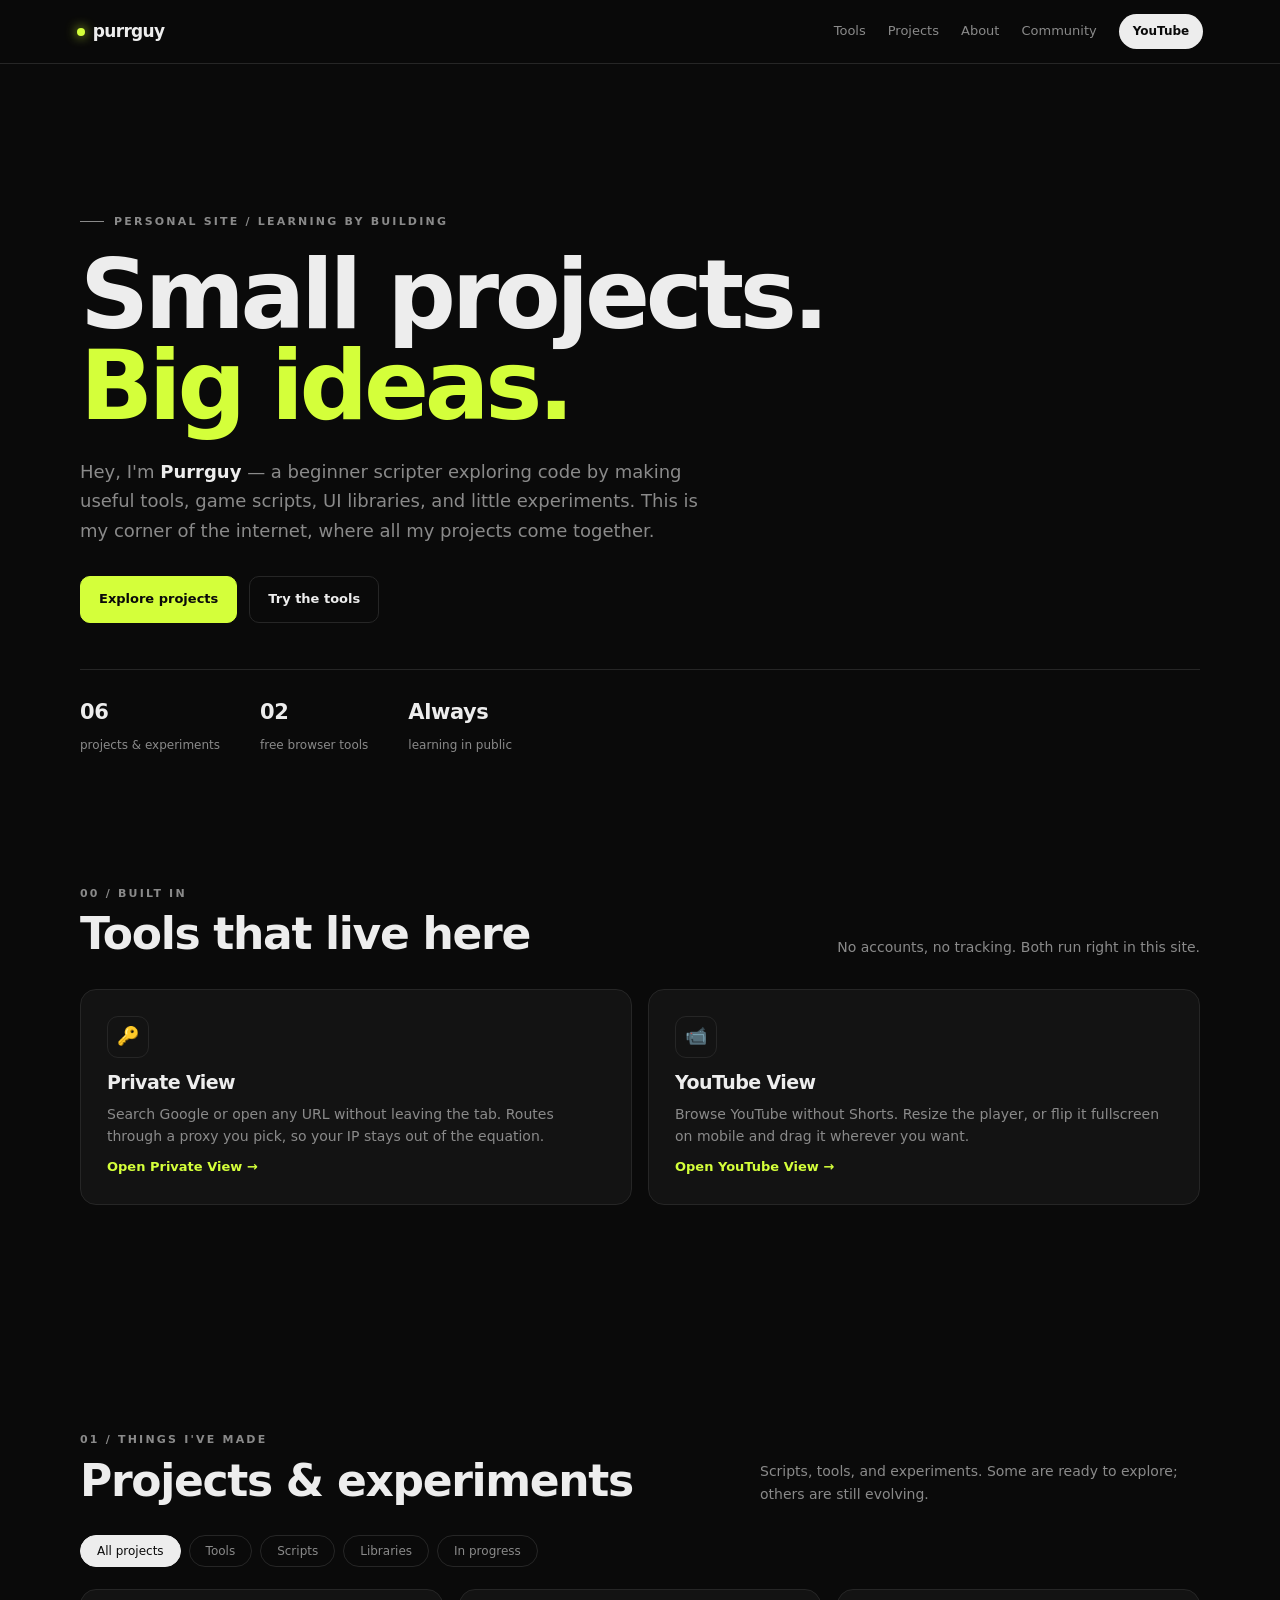
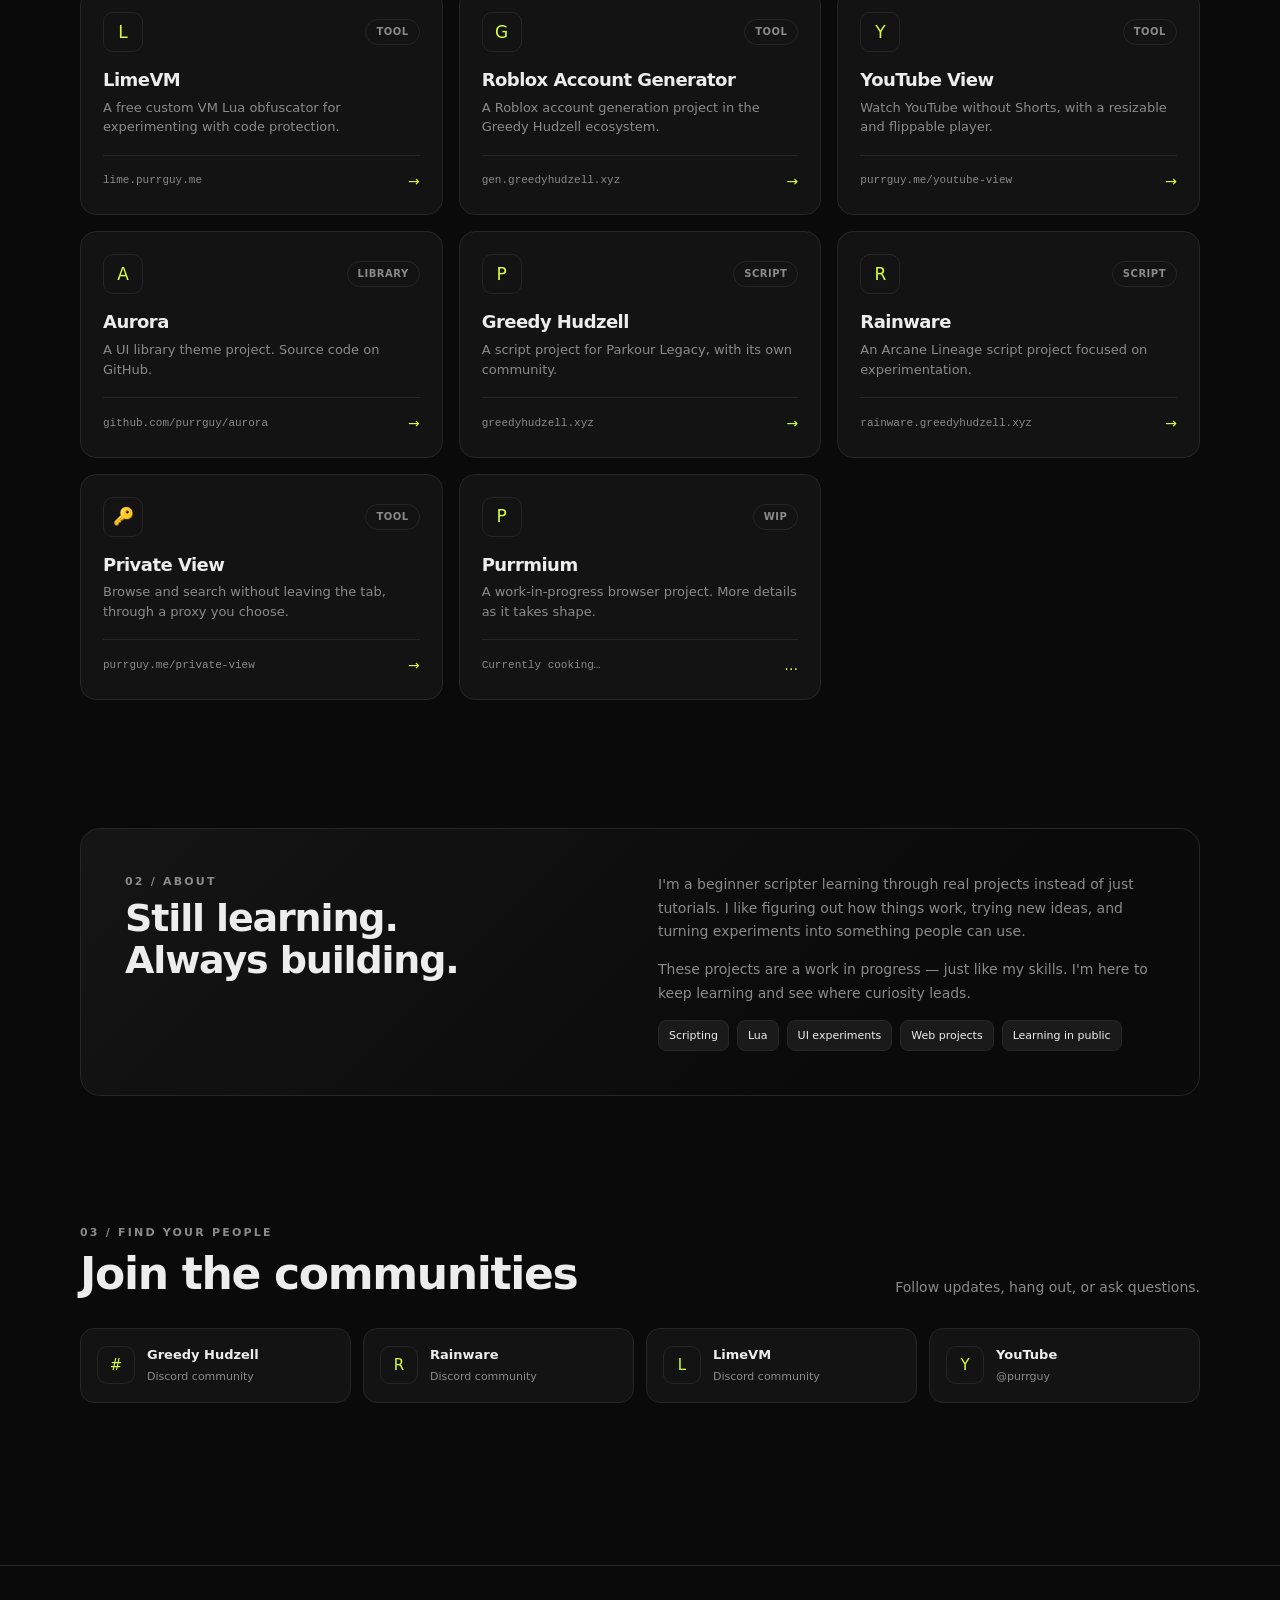
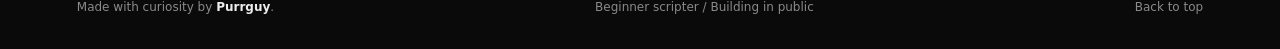
==== index.html @ 5958ed16 "Merge portfolio back with tools, dark theme, mobile flip fullscreen, SEO meta" ====
<!DOCTYPE html>
<html lang="en">
<head>
  <meta charset="UTF-8">
  <meta name="viewport" content="width=device-width, initial-scale=1.0">
  <meta name="theme-color" content="#0a0a0a">

  <title>Purrguy — projects, tools &amp; experiments</title>
  <meta name="description" content="Purrguy is a beginner scripter building in public: LimeVM, Greedy Hudzell, Rainware, Aurora and free browser tools — Private View and YouTube View without the Shorts algorithm.">
  <meta name="keywords" content="purrguy, LimeVM, Greedy Hudzell, Rainware, Aurora, Roblox scripts, Lua obfuscator, private browser, YouTube without shorts">
  <meta name="author" content="Purrguy">
  <meta name="robots" content="index, follow, max-image-preview:large">
  <link rel="canonical" href="https://purrguy.me/">

  <meta property="og:type" content="website">
  <meta property="og:site_name" content="Purrguy">
  <meta property="og:title" content="Purrguy — projects, tools &amp; experiments">
  <meta property="og:description" content="Small projects, big ideas. Scripts, tools and experiments by Purrguy — plus a private browser and a YouTube viewer without Shorts.">
  <meta property="og:url" content="https://purrguy.me/">
  <meta property="og:locale" content="en_US">

  <meta name="twitter:card" content="summary_large_image">
  <meta name="twitter:title" content="Purrguy — projects, tools &amp; experiments">
  <meta name="twitter:description" content="Small projects, big ideas. Scripts, tools and experiments by Purrguy.">

  <!-- Google AdSense -->
  <meta name="google-adsense-account" content="ca-pub-9293377477425523">
  <script async src="https://pagead2.googlesyndication.com/pagead/js/adsbygoogle.js?client=ca-pub-9293377477425523" crossorigin="anonymous"></script>

  <link rel="stylesheet" href="/css/style.css">
  <link rel="stylesheet" href="/css/home.css">

  <script type="application/ld+json">
  {
    "@context": "https://schema.org",
    "@graph": [
      {
        "@type": "WebSite",
        "@id": "https://purrguy.me/#website",
        "url": "https://purrguy.me/",
        "name": "Purrguy",
        "alternateName": ["purrguy.me", "Purrguy's corner of the internet"],
        "description": "Projects, tools and experiments by Purrguy — a beginner scripter building in public.",
        "inLanguage": "en",
        "publisher": { "@id": "https://purrguy.me/#person" }
      },
      {
        "@type": "Person",
        "@id": "https://purrguy.me/#person",
        "name": "Purrguy",
        "url": "https://purrguy.me/",
        "jobTitle": "Beginner scripter",
        "description": "Beginner scripter learning in public: Lua, UI experiments and web projects.",
        "sameAs": [
          "https://github.com/purrguy",
          "https://youtube.com/@purrguy"
        ]
      },
      {
        "@type": "ItemList",
        "name": "Purrguy projects",
        "itemListElement": [
          { "@type": "ListItem", "position": 1, "name": "LimeVM", "url": "https://lime.purrguy.me" },
          { "@type": "ListItem", "position": 2, "name": "Greedy Hudzell", "url": "https://greedyhudzell.xyz" },
          { "@type": "ListItem", "position": 3, "name": "Rainware", "url": "https://rainware.greedyhudzell.xyz" },
          { "@type": "ListItem", "position": 4, "name": "Purrguy Private View", "url": "https://purrguy.me/private-view" },
          { "@type": "ListItem", "position": 5, "name": "Purrguy YouTube View", "url": "https://purrguy.me/youtube-view" }
        ]
      }
    ]
  }
  </script>
</head>
<body id="top">

  <a href="#main" class="skip-link">Skip to content</a>

  <header class="shell-nav">
    <a class="shell-brand" href="/"><span class="dot"></span>purrguy</a>
    <nav class="shell-links">
      <a href="#tools">Tools</a>
      <a href="#projects">Projects</a>
      <a class="hide-sm" href="#about">About</a>
      <a href="#community">Community</a>
      <a class="pill" href="https://youtube.com/@purrguy" target="_blank" rel="noopener">YouTube</a>
    </nav>
  </header>

  <main id="main">

    <!-- ---------- Hero ---------- -->
    <section class="hero wrap">
      <span class="eyebrow">Personal site / Learning by building</span>
      <h1>Small projects.<br><span class="accent">Big ideas.</span></h1>
      <p class="intro">
        Hey, I'm <strong>Purrguy</strong> — a beginner scripter exploring code by making useful tools,
        game scripts, UI libraries, and little experiments. This is my corner of the internet, where
        all my projects come together.
      </p>
      <div class="actions">
        <a class="btn btn-primary" href="#projects">Explore projects</a>
        <a class="btn" href="#tools">Try the tools</a>
      </div>
      <div class="stats">
        <div class="stat"><strong>06</strong><span>projects &amp; experiments</span></div>
        <div class="stat"><strong>02</strong><span>free browser tools</span></div>
        <div class="stat"><strong>Always</strong><span>learning in public</span></div>
      </div>
    </section>

    <!-- ---------- Tools ---------- -->
    <section id="tools" class="section wrap">
      <div class="head">
        <div>
          <div class="kicker">00 / Built in</div>
          <h2>Tools that live here</h2>
        </div>
        <p class="desc">No accounts, no tracking. Both run right in this site.</p>
      </div>

      <div class="tools-grid">
        <a class="tool" href="/private-view">
          <span class="glyph">&#128273;</span>
          <h3>Private View</h3>
          <p>Search Google or open any URL without leaving the tab. Routes through a proxy you pick, so your IP stays out of the equation.</p>
          <span class="go">Open Private View &rarr;</span>
        </a>
        <a class="tool" href="/youtube-view">
          <span class="glyph">&#128249;</span>
          <h3>YouTube View</h3>
          <p>Browse YouTube without Shorts. Resize the player, or flip it fullscreen on mobile and drag it wherever you want.</p>
          <span class="go">Open YouTube View &rarr;</span>
        </a>
      </div>

      <div class="ad-slot">
        <!-- Paste your AdSense ad unit here (add data-ad-slot once created) -->
        <ins class="adsbygoogle" style="display:block;width:100%" data-ad-client="ca-pub-9293377477425523" data-ad-format="auto" data-full-width-responsive="true"></ins>
      </div>
    </section>

    <!-- ---------- Projects ---------- -->
    <section id="projects" class="section wrap">
      <div class="head">
        <div>
          <div class="kicker">01 / Things I've made</div>
          <h2>Projects &amp; experiments</h2>
        </div>
        <p class="desc">Scripts, tools, and experiments. Some are ready to explore; others are still evolving.</p>
      </div>

      <div class="filters">
        <button class="filter active" data-filter="all" type="button">All projects</button>
        <button class="filter" data-filter="tool" type="button">Tools</button>
        <button class="filter" data-filter="script" type="button">Scripts</button>
        <button class="filter" data-filter="library" type="button">Libraries</button>
        <button class="filter" data-filter="wip" type="button">In progress</button>
      </div>

      <div class="grid">
        <a class="project" data-category="tool" href="https://lime.purrguy.me" target="_blank" rel="noopener">
          <div class="ptop"><span class="glyph">L</span><span class="tag">TOOL</span></div>
          <h3>LimeVM</h3>
          <p>A free custom VM Lua obfuscator for experimenting with code protection.</p>
          <div class="pfoot"><span class="url">lime.purrguy.me</span><span class="arrow">&rarr;</span></div>
        </a>

        <a class="project" data-category="tool" href="https://gen.greedyhudzell.xyz" target="_blank" rel="noopener">
          <div class="ptop"><span class="glyph">G</span><span class="tag">TOOL</span></div>
          <h3>Roblox Account Generator</h3>
          <p>A Roblox account generation project in the Greedy Hudzell ecosystem.</p>
          <div class="pfoot"><span class="url">gen.greedyhudzell.xyz</span><span class="arrow">&rarr;</span></div>
        </a>

        <a class="project" data-category="tool" href="/youtube-view">
          <div class="ptop"><span class="glyph">Y</span><span class="tag">TOOL</span></div>
          <h3>YouTube View</h3>
          <p>Watch YouTube without Shorts, with a resizable and flippable player.</p>
          <div class="pfoot"><span class="url">purrguy.me/youtube-view</span><span class="arrow">&rarr;</span></div>
        </a>

        <a class="project" data-category="library" href="https://github.com/purrguy/aurora" target="_blank" rel="noopener">
          <div class="ptop"><span class="glyph">A</span><span class="tag">LIBRARY</span></div>
          <h3>Aurora</h3>
          <p>A UI library theme project. Source code on GitHub.</p>
          <div class="pfoot"><span class="url">github.com/purrguy/aurora</span><span class="arrow">&rarr;</span></div>
        </a>

        <a class="project" data-category="script" href="https://greedyhudzell.xyz" target="_blank" rel="noopener">
          <div class="ptop"><span class="glyph">P</span><span class="tag">SCRIPT</span></div>
          <h3>Greedy Hudzell</h3>
          <p>A script project for Parkour Legacy, with its own community.</p>
          <div class="pfoot"><span class="url">greedyhudzell.xyz</span><span class="arrow">&rarr;</span></div>
        </a>

        <a class="project" data-category="script" href="https://rainware.greedyhudzell.xyz" target="_blank" rel="noopener">
          <div class="ptop"><span class="glyph">R</span><span class="tag">SCRIPT</span></div>
          <h3>Rainware</h3>
          <p>An Arcane Lineage script project focused on experimentation.</p>
          <div class="pfoot"><span class="url">rainware.greedyhudzell.xyz</span><span class="arrow">&rarr;</span></div>
        </a>

        <a class="project" data-category="tool" href="/private-view">
          <div class="ptop"><span class="glyph">&#128273;</span><span class="tag">TOOL</span></div>
          <h3>Private View</h3>
          <p>Browse and search without leaving the tab, through a proxy you choose.</p>
          <div class="pfoot"><span class="url">purrguy.me/private-view</span><span class="arrow">&rarr;</span></div>
        </a>

        <div class="project" data-category="wip">
          <div class="ptop"><span class="glyph">P</span><span class="tag">WIP</span></div>
          <h3>Purrmium</h3>
          <p>A work-in-progress browser project. More details as it takes shape.</p>
          <div class="pfoot"><span class="url">Currently cooking&hellip;</span><span class="arrow">&hellip;</span></div>
        </div>
      </div>
    </section>

    <!-- ---------- About ---------- -->
    <section id="about" class="section wrap">
      <div class="about">
        <div>
          <div class="kicker">02 / About</div>
          <h2>Still learning.<br>Always building.</h2>
        </div>
        <div>
          <p>I'm a beginner scripter learning through real projects instead of just tutorials. I like figuring out how things work, trying new ideas, and turning experiments into something people can use.</p>
          <p>These projects are a work in progress — just like my skills. I'm here to keep learning and see where curiosity leads.</p>
          <div class="chips">
            <span class="chip">Scripting</span>
            <span class="chip">Lua</span>
            <span class="chip">UI experiments</span>
            <span class="chip">Web projects</span>
            <span class="chip">Learning in public</span>
          </div>
        </div>
      </div>
    </section>

    <!-- ---------- Community ---------- -->
    <section id="community" class="section wrap">
      <div class="head">
        <div>
          <div class="kicker">03 / Find your people</div>
          <h2>Join the communities</h2>
        </div>
        <p class="desc">Follow updates, hang out, or ask questions.</p>
      </div>

      <div class="communities">
        <a class="community" href="https://discord.gg/sbVuaT9a2T" target="_blank" rel="noopener">
          <span class="glyph">#</span><span><strong>Greedy Hudzell</strong><small>Discord community</small></span>
        </a>
        <a class="community" href="https://discord.gg/jAusjp8pUs" target="_blank" rel="noopener">
          <span class="glyph">R</span><span><strong>Rainware</strong><small>Discord community</small></span>
        </a>
        <a class="community" href="https://discord.gg/ZHuzYBnwSY" target="_blank" rel="noopener">
          <span class="glyph">L</span><span><strong>LimeVM</strong><small>Discord community</small></span>
        </a>
        <a class="community" href="https://youtube.com/@purrguy" target="_blank" rel="noopener">
          <span class="glyph">Y</span><span><strong>YouTube</strong><small>@purrguy</small></span>
        </a>
      </div>

      <div class="ad-slot">
        <!-- Paste your AdSense ad unit here (add data-ad-slot once created) -->
        <ins class="adsbygoogle" style="display:block;width:100%" data-ad-client="ca-pub-9293377477425523" data-ad-format="auto" data-full-width-responsive="true"></ins>
      </div>
    </section>

  </main>

  <footer class="site-footer">
    <div>Made with curiosity by <strong>Purrguy</strong>.</div>
    <div>Beginner scripter / Building in public</div>
    <a href="#top">Back to top</a>
  </footer>

  <!-- AdSense blocker notice: only shows when the AdSense script itself fails to load -->
  <div class="adblock-overlay" id="adblock-overlay">
    <div class="adblock-card">
      <h2>Hey, you're blocking ads.</h2>
      <p>This site stays free because of ads. Turning off your blocker on purrguy.me keeps the lights on and the views private.</p>
      <div class="adblock-actions">
        <button class="btn btn-primary" type="button" data-close-overlay>I'll allow ads</button>
        <button class="btn btn-ghost" type="button" data-close-overlay>Maybe later</button>
      </div>
      <p class="hint">No worries either way — the tools still work.</p>
    </div>
  </div>

  <script>
    // Ad blocker check: if the AdSense script never defines window.adsbygoogle, it was blocked.
    window.setTimeout(function () {
      if (typeof window.adsbygoogle === 'undefined') {
        var overlay = document.getElementById('adblock-overlay');
        if (overlay) overlay.classList.add('open');
      }
    }, 1800);

    document.querySelectorAll('[data-close-overlay]').forEach(function (btn) {
      btn.addEventListener('click', function () {
        document.getElementById('adblock-overlay').classList.remove('open');
      });
    });

    // Project filters
    (function () {
      var buttons = document.querySelectorAll('.filter');
      var cards = document.querySelectorAll('.project[data-category]');
      buttons.forEach(function (btn) {
        btn.addEventListener('click', function () {
          buttons.forEach(function (b) { b.classList.toggle('active', b === btn); });
          cards.forEach(function (card) {
            var show = btn.dataset.filter === 'all' || card.dataset.category === btn.dataset.filter;
            card.hidden = !show;
          });
        });
      });
    })();

    // Spotlight follow on project cards
    document.querySelectorAll('.project').forEach(function (card) {
      card.addEventListener('mousemove', function (e) {
        var r = card.getBoundingClientRect();
        card.style.setProperty('--mx', ((e.clientX - r.left) / r.width * 100) + '%');
        card.style.setProperty('--my', ((e.clientY - r.top) / r.height * 100) + '%');
      });
    });
  </script>
</body>
</html>
---- css/style.css ----
/* purrguy.me — shared base styles (dark) */

:root {
  color-scheme: dark;
  --bg: #0a0a0a;
  --surface: #131313;
  --surface-2: #1a1a1a;
  --ink: #ededed;
  --muted: #8a8a8a;
  --line: #262626;
  --accent: #d4ff3a;
  --accent-dim: #9bc42a;
  --accent-2: #d4ff3a;
  --danger: #ff6b6b;
  --radius: 14px;
  --shadow: 0 10px 30px rgba(0, 0, 0, 0.45);
  --font: -apple-system, BlinkMacSystemFont, "Segoe UI", Inter, system-ui, sans-serif;
  --mono: ui-monospace, SFMono-Regular, Menlo, monospace;
}

* { box-sizing: border-box; margin: 0; padding: 0; }

html { scroll-behavior: smooth; }

body {
  background: var(--bg);
  color: var(--ink);
  font-family: var(--font);
  font-size: 16px;
  line-height: 1.6;
  min-height: 100vh;
  overflow-x: hidden;
  -webkit-font-smoothing: antialiased;
}

a { color: inherit; text-decoration: none; }
img, svg { display: block; max-width: 100%; }

.skip-link {
  position: absolute;
  top: -10000px;
  left: 0;
  background: var(--accent);
  color: #0a0a0a;
  padding: 8px 16px;
  z-index: 10000;
  font-weight: 700;
}
.skip-link:focus { top: 0; }

/* ---------- Nav ---------- */
.shell-nav {
  position: sticky;
  top: 0;
  z-index: 50;
  background: rgba(10, 10, 10, 0.78);
  backdrop-filter: blur(18px);
  -webkit-backdrop-filter: blur(18px);
  border-bottom: 1px solid var(--line);
  padding: 0 max(20px, 6%);
  height: 64px;
  display: flex;
  align-items: center;
  justify-content: space-between;
  gap: 16px;
}

.shell-brand {
  font-weight: 800;
  font-size: 17px;
  letter-spacing: -0.04em;
  display: inline-flex;
  align-items: center;
  gap: 8px;
  color: var(--ink);
}

.shell-brand .dot {
  width: 8px;
  height: 8px;
  border-radius: 50%;
  background: var(--accent);
  box-shadow: 0 0 12px var(--accent);
  flex: none;
}

.shell-links {
  display: flex;
  align-items: center;
  gap: 22px;
  font-size: 13px;
  color: var(--muted);
}

.shell-links a { transition: color 0.15s; }
.shell-links a:hover { color: var(--ink); }

.shell-links a.pill {
  background: var(--ink);
  color: var(--bg);
  border-radius: 999px;
  padding: 8px 14px;
  font-weight: 700;
  font-size: 12px;
}
.shell-links a.pill:hover { color: var(--bg); transform: translateY(-1px); }

/* ---------- Type ---------- */
.eyebrow {
  font-size: 11px;
  letter-spacing: 0.2em;
  text-transform: uppercase;
  color: var(--muted);
  font-weight: 600;
  display: inline-flex;
  align-items: center;
  gap: 10px;
}
.eyebrow::before {
  content: "";
  width: 24px;
  height: 1px;
  background: var(--muted);
}

.kicker {
  font-size: 11px;
  letter-spacing: 0.2em;
  text-transform: uppercase;
  color: var(--muted);
  font-weight: 600;
  margin-bottom: 8px;
}

h1, h2, h3 { letter-spacing: -0.03em; line-height: 1.1; }

/* ---------- Buttons ---------- */
.btn {
  display: inline-flex;
  align-items: center;
  justify-content: center;
  gap: 8px;
  border: 1px solid var(--line);
  border-radius: 10px;
  padding: 12px 18px;
  font-family: inherit;
  font-size: 13px;
  font-weight: 600;
  color: var(--ink);
  background: transparent;
  cursor: pointer;
  transition: transform 0.15s, border-color 0.15s, background 0.15s, color 0.15s;
  text-decoration: none;
}
.btn:hover { border-color: var(--muted); transform: translateY(-1px); }

.btn-primary {
  background: var(--accent);
  border-color: var(--accent);
  color: #0a0a0a;
}
.btn-primary:hover { background: var(--accent-dim); border-color: var(--accent-dim); }

.btn-ghost { background: transparent; color: var(--muted); }
.btn-ghost:hover { color: var(--ink); }

.btn-primary:disabled {
  opacity: 0.45;
  cursor: not-allowed;
  transform: none;
}

.btn.small { padding: 9px 14px; font-size: 12px; }

/* ---------- Cards / inputs ---------- */
.card {
  background: var(--surface);
  border: 1px solid var(--line);
  border-radius: var(--radius);
  padding: 22px;
}

.card h3 {
  font-size: 15px;
  font-weight: 700;
  margin-bottom: 12px;
}

.input-group {
  display: flex;
  gap: 8px;
  margin-bottom: 10px;
}

.input-group input {
  flex: 1;
  min-width: 0;
  padding: 11px 14px;
  border: 1px solid var(--line);
  border-radius: 10px;
  background: var(--bg);
  color: var(--ink);
  font-size: 14px;
  font-family: inherit;
}
.input-group input::placeholder { color: #5f5f5f; }
.input-group input:focus {
  outline: 2px solid var(--accent);
  outline-offset: -1px;
  border-color: var(--accent);
}

.hint { font-size: 12px; color: var(--muted); margin-top: 6px; }

/* ---------- Footer ---------- */
.site-footer {
  border-top: 1px solid var(--line);
  padding: 32px max(20px, 6%);
  color: var(--muted);
  font-size: 12px;
  display: flex;
  justify-content: space-between;
  gap: 16px;
  flex-wrap: wrap;
}
.site-footer strong { color: var(--ink); }
.site-footer a { color: var(--muted); }
.site-footer a:hover { color: var(--ink); }

/* ---------- Ads ---------- */
.ad-slot {
  display: flex;
  justify-content: center;
  margin: 8px auto 0;
  min-height: 90px;
  width: 100%;
  max-width: 970px;
  overflow: hidden;
}

.adblock-overlay {
  display: none;
  position: fixed;
  inset: 0;
  background: rgba(10, 10, 10, 0.9);
  backdrop-filter: blur(6px);
  z-index: 9000;
  align-items: center;
  justify-content: center;
  padding: 24px;
}
.adblock-overlay.open { display: flex; }

.adblock-card {
  background: var(--surface);
  border: 1px solid var(--line);
  border-radius: 20px;
  padding: 32px 28px;
  max-width: 420px;
  width: 100%;
  text-align: center;
}
.adblock-card h2 { font-size: 21px; margin-bottom: 10px; }
.adblock-card p { color: var(--muted); font-size: 14px; margin-bottom: 18px; }
.adblock-actions { display: flex; gap: 10px; justify-content: center; flex-wrap: wrap; }

@media (max-width: 620px) {
  .hide-sm { display: none; }
}

@media (max-width: 720px) {
  .shell-nav { height: auto; padding-top: 12px; padding-bottom: 12px; flex-wrap: wrap; }
  .shell-links { gap: 14px; font-size: 12px; }
  .shell-links a.pill { padding: 7px 12px; }
  .ad-slot { display: none; }
}

@media (prefers-reduced-motion: reduce) {
  html { scroll-behavior: auto; }
  * { animation: none !important; transition: none !important; }
}
---- css/home.css ----
/* purrguy.me — homepage (portfolio + tools) */

.wrap {
  width: min(1120px, calc(100% - 40px));
  margin: 0 auto;
}

/* ---------- Hero ---------- */
.hero {
  padding: clamp(64px, 12vw, 140px) 0 64px;
}

.hero h1 {
  font-size: clamp(46px, 9vw, 96px);
  line-height: 0.95;
  letter-spacing: -0.045em;
  font-weight: 800;
  margin: 20px 0 24px;
}
.hero h1 .accent { color: var(--accent); }

.intro {
  max-width: 620px;
  color: var(--muted);
  font-size: clamp(15px, 1.6vw, 18px);
  line-height: 1.65;
}
.intro strong { color: var(--ink); font-weight: 600; }

.actions {
  display: flex;
  gap: 12px;
  flex-wrap: wrap;
  margin-top: 30px;
}

.stats {
  display: flex;
  gap: 40px;
  flex-wrap: wrap;
  margin-top: 46px;
  padding-top: 26px;
  border-top: 1px solid var(--line);
}
.stat strong {
  display: block;
  font-size: 21px;
  font-weight: 700;
  letter-spacing: -0.02em;
  margin-bottom: 2px;
}
.stat span { font-size: 12px; color: var(--muted); }

/* ---------- Sections ---------- */
.section { padding: 64px 0; scroll-margin-top: 84px; }

.head {
  display: flex;
  justify-content: space-between;
  align-items: flex-end;
  gap: 24px;
  margin-bottom: 30px;
  flex-wrap: wrap;
}
.head h2 {
  font-size: clamp(28px, 4.5vw, 44px);
  font-weight: 700;
}
.desc {
  max-width: 440px;
  color: var(--muted);
  font-size: 14px;
  line-height: 1.6;
}

/* ---------- Tools ---------- */
.tools-grid {
  display: grid;
  grid-template-columns: repeat(2, minmax(0, 1fr));
  gap: 16px;
}
.tool {
  display: flex;
  flex-direction: column;
  gap: 10px;
  padding: 26px;
  background: var(--surface);
  border: 1px solid var(--line);
  border-radius: 16px;
  transition: transform 0.2s, border-color 0.2s;
}
.tool:hover { transform: translateY(-4px); border-color: var(--muted); }
.tool .glyph {
  width: 42px;
  height: 42px;
  border: 1px solid var(--line);
  border-radius: 11px;
  display: grid;
  place-items: center;
  font-size: 18px;
  color: var(--accent);
  margin-bottom: 4px;
}
.tool h3 { font-size: 19px; font-weight: 700; }
.tool p { color: var(--muted); font-size: 14px; flex: 1; }
.tool .go {
  color: var(--accent);
  font-size: 13px;
  font-weight: 600;
  display: inline-flex;
  align-items: center;
  gap: 6px;
}
.tool:hover .go { text-decoration: underline; }

/* ---------- Filters ---------- */
.filters {
  display: flex;
  gap: 8px;
  flex-wrap: wrap;
  margin-bottom: 22px;
}
.filter {
  cursor: pointer;
  background: transparent;
  color: var(--muted);
  border: 1px solid var(--line);
  border-radius: 999px;
  padding: 8px 16px;
  font-family: inherit;
  font-size: 12px;
  font-weight: 500;
  transition: all 0.15s;
}
.filter:hover,
.filter.active {
  background: var(--ink);
  color: var(--bg);
  border-color: var(--ink);
}

/* ---------- Projects ---------- */
.grid {
  display: grid;
  grid-template-columns: repeat(3, minmax(0, 1fr));
  gap: 16px;
}
.project {
  min-height: 200px;
  padding: 22px;
  display: flex;
  flex-direction: column;
  background: var(--surface);
  border: 1px solid var(--line);
  border-radius: 16px;
  transition: transform 0.2s, border-color 0.2s;
  position: relative;
  overflow: hidden;
}
.project:hover { transform: translateY(-4px); border-color: var(--muted); }
.project[hidden] { display: none; }
.project::before {
  content: "";
  position: absolute;
  inset: 0;
  background: radial-gradient(600px circle at var(--mx, 50%) var(--my, 50%), rgba(212, 255, 58, 0.07), transparent 40%);
  opacity: 0;
  transition: opacity 0.3s;
  pointer-events: none;
}
.project:hover::before { opacity: 1; }

.ptop {
  display: flex;
  justify-content: space-between;
  align-items: center;
  margin-bottom: 18px;
}
.glyph {
  width: 40px;
  height: 40px;
  border: 1px solid var(--line);
  border-radius: 10px;
  display: grid;
  place-items: center;
  font-size: 17px;
  color: var(--accent);
}
.tag {
  border: 1px solid var(--line);
  color: var(--muted);
  border-radius: 999px;
  padding: 4px 10px;
  font-size: 10px;
  font-weight: 600;
  letter-spacing: 0.05em;
}
.project h3 { font-size: 18px; margin-bottom: 8px; font-weight: 700; }
.project p { font-size: 13px; color: var(--muted); line-height: 1.5; margin-bottom: 18px; flex: 1; }
.pfoot {
  display: flex;
  justify-content: space-between;
  align-items: center;
  padding-top: 14px;
  border-top: 1px solid var(--line);
  margin-top: auto;
}
.url { font-size: 11px; color: var(--muted); font-family: var(--mono); }
.arrow { color: var(--accent); font-size: 14px; transition: transform 0.15s; }
.project:hover .arrow { transform: translateX(3px); }

/* ---------- About ---------- */
.about {
  border: 1px solid var(--line);
  border-radius: 20px;
  padding: clamp(28px, 5vw, 44px);
  display: grid;
  grid-template-columns: 1fr 1fr;
  gap: 36px;
  background: linear-gradient(135deg, #151515, #0a0a0a 70%);
}
.about h2 { font-size: clamp(26px, 4vw, 38px); }
.about p { color: var(--muted); font-size: 14px; line-height: 1.7; margin-bottom: 14px; }
.chips { display: flex; flex-wrap: wrap; gap: 8px; margin-top: 8px; }
.chip {
  font-size: 11px;
  border: 1px solid var(--line);
  border-radius: 8px;
  padding: 6px 10px;
  background: var(--surface-2);
  color: var(--ink);
}

/* ---------- Communities ---------- */
.communities {
  display: grid;
  grid-template-columns: repeat(4, minmax(0, 1fr));
  gap: 12px;
}
.community {
  display: flex;
  gap: 12px;
  align-items: center;
  padding: 16px;
  background: var(--surface);
  border: 1px solid var(--line);
  border-radius: 14px;
  transition: all 0.15s;
}
.community:hover { border-color: var(--muted); transform: translateY(-2px); }
.community .glyph {
  flex: 0 0 38px;
  width: 38px;
  height: 38px;
  font-size: 15px;
}
.community strong { display: block; font-size: 13px; font-weight: 600; }
.community small { display: block; color: var(--muted); font-size: 11px; margin-top: 2px; }

/* ---------- Responsive ---------- */
@media (max-width: 900px) {
  .grid { grid-template-columns: repeat(2, minmax(0, 1fr)); }
  .communities { grid-template-columns: repeat(2, minmax(0, 1fr)); }
  .head { flex-direction: column; align-items: flex-start; gap: 12px; }
  .about { grid-template-columns: 1fr; gap: 22px; }
}

@media (max-width: 640px) {
  .tools-grid { grid-template-columns: 1fr; }
  .grid { grid-template-columns: 1fr; }
  .about { border-radius: 16px; }
  .hero { padding-top: 48px; }
  .stats { gap: 24px; }
  .stats .stat { flex: 1 1 40%; }
  .project { min-height: 0; }
  .tool, .project { padding: 20px; }
}

@media (max-width: 560px) {
  .communities { grid-template-columns: 1fr; }
}
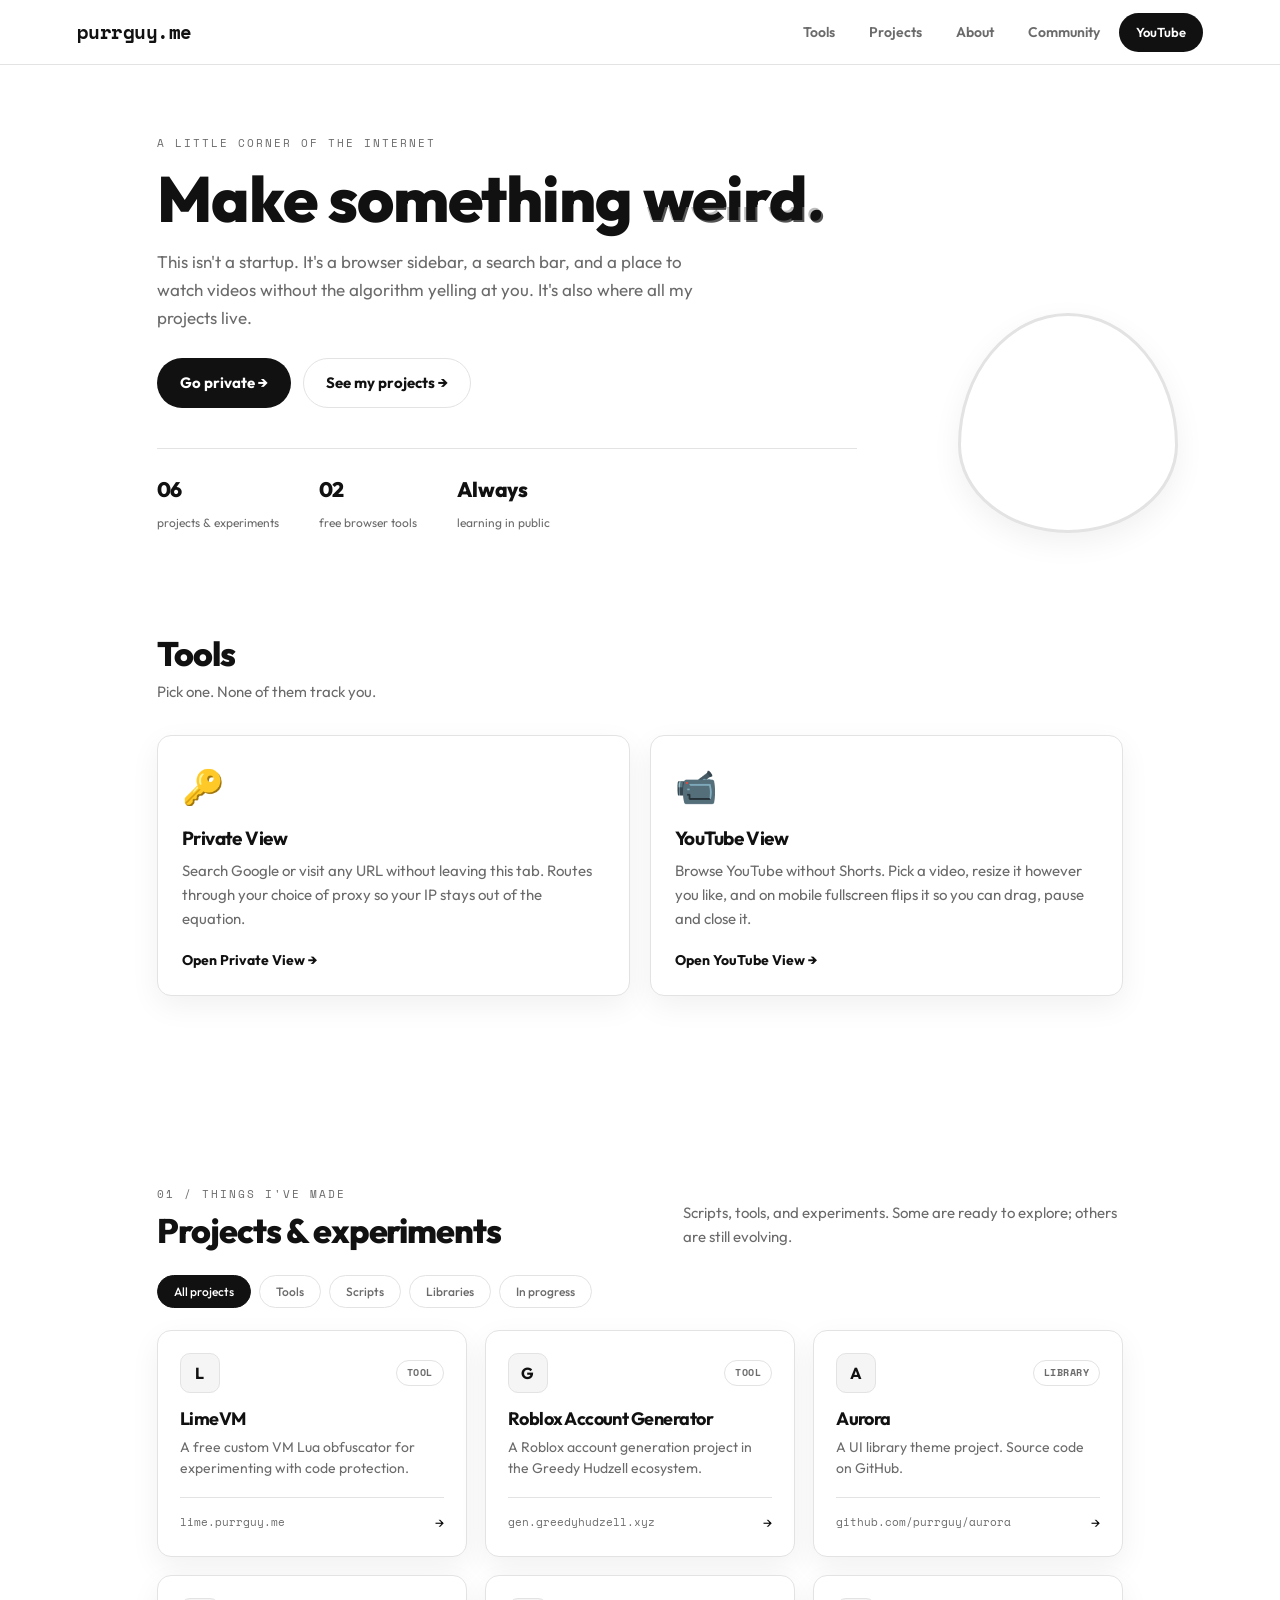
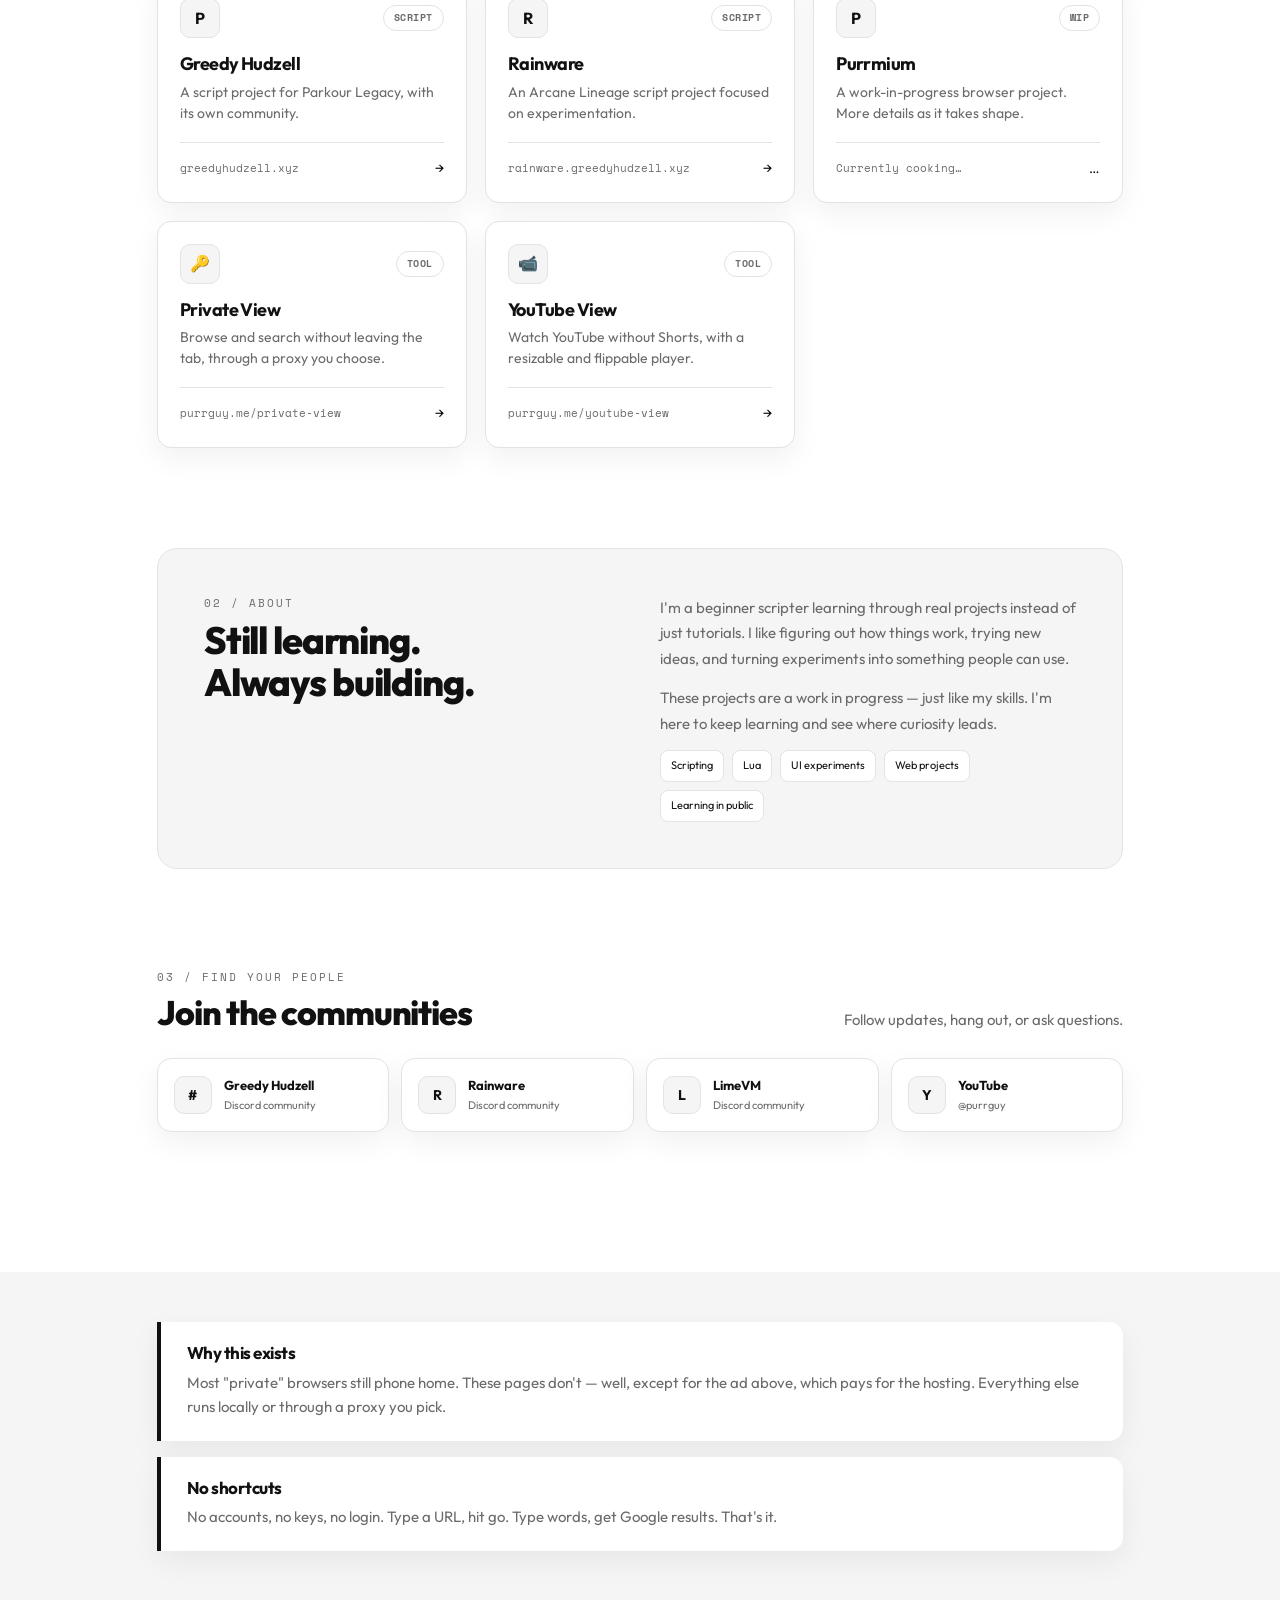
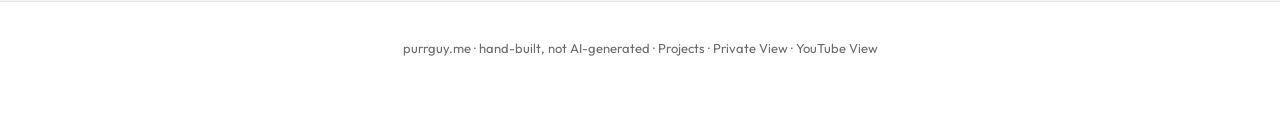
==== commit 7978fab2: "Restore original light layout in black and white, with portfolio merged in" ====
--- a/index.html
+++ b/index.html
@@ -3,7 +3,7 @@
 <head>
   <meta charset="UTF-8">
   <meta name="viewport" content="width=device-width, initial-scale=1.0">
-  <meta name="theme-color" content="#0a0a0a">
+  <meta name="theme-color" content="#ffffff">
 
   <title>Purrguy — projects, tools &amp; experiments</title>
   <meta name="description" content="Purrguy is a beginner scripter building in public: LimeVM, Greedy Hudzell, Rainware, Aurora and free browser tools — Private View and YouTube View without the Shorts algorithm.">
@@ -26,6 +26,10 @@
   <!-- Google AdSense -->
   <meta name="google-adsense-account" content="ca-pub-9293377477425523">
   <script async src="https://pagead2.googlesyndication.com/pagead/js/adsbygoogle.js?client=ca-pub-9293377477425523" crossorigin="anonymous"></script>
+
+  <link rel="preconnect" href="https://fonts.googleapis.com">
+  <link rel="preconnect" href="https://fonts.gstatic.com" crossorigin>
+  <link href="https://fonts.googleapis.com/css2?family=Outfit:wght@300;400;600;800&family=Space+Mono:ital,wght@0,400;0,700;1,400&display=swap" rel="stylesheet">
 
   <link rel="stylesheet" href="/css/style.css">
   <link rel="stylesheet" href="/css/home.css">
@@ -76,7 +80,7 @@
   <a href="#main" class="skip-link">Skip to content</a>
 
   <header class="shell-nav">
-    <a class="shell-brand" href="/"><span class="dot"></span>purrguy</a>
+    <a class="shell-brand" href="/">purrguy.me</a>
     <nav class="shell-links">
       <a href="#tools">Tools</a>
       <a href="#projects">Projects</a>
@@ -89,191 +93,214 @@
   <main id="main">
 
     <!-- ---------- Hero ---------- -->
-    <section class="hero wrap">
-      <span class="eyebrow">Personal site / Learning by building</span>
-      <h1>Small projects.<br><span class="accent">Big ideas.</span></h1>
-      <p class="intro">
-        Hey, I'm <strong>Purrguy</strong> — a beginner scripter exploring code by making useful tools,
-        game scripts, UI libraries, and little experiments. This is my corner of the internet, where
-        all my projects come together.
-      </p>
-      <div class="actions">
-        <a class="btn btn-primary" href="#projects">Explore projects</a>
-        <a class="btn" href="#tools">Try the tools</a>
-      </div>
-      <div class="stats">
-        <div class="stat"><strong>06</strong><span>projects &amp; experiments</span></div>
-        <div class="stat"><strong>02</strong><span>free browser tools</span></div>
-        <div class="stat"><strong>Always</strong><span>learning in public</span></div>
+    <section class="hero">
+      <div class="wrap">
+        <div class="hero-wrap">
+          <span class="eyebrow">a little corner of the internet</span>
+          <h1>Make something <span class="glitch" data-text="weird.">weird.</span></h1>
+          <p class="sub">
+            This isn't a startup. It's a browser sidebar, a search bar, and a place to watch videos
+            without the algorithm yelling at you. It's also where all my projects live.
+          </p>
+          <div class="cta-row">
+            <a href="/private-view" class="btn btn-primary">Go private &rarr;</a>
+            <a href="#projects" class="btn btn-ghost">See my projects &rarr;</a>
+          </div>
+
+          <div class="stats">
+            <div class="stat"><strong>06</strong><span>projects &amp; experiments</span></div>
+            <div class="stat"><strong>02</strong><span>free browser tools</span></div>
+            <div class="stat"><strong>Always</strong><span>learning in public</span></div>
+          </div>
+        </div>
+        <div class="hero-doodle" aria-hidden="true"></div>
       </div>
     </section>
 
     <!-- ---------- Tools ---------- -->
-    <section id="tools" class="section wrap">
-      <div class="head">
-        <div>
-          <div class="kicker">00 / Built in</div>
-          <h2>Tools that live here</h2>
-        </div>
-        <p class="desc">No accounts, no tracking. Both run right in this site.</p>
-      </div>
-
-      <div class="tools-grid">
-        <a class="tool" href="/private-view">
-          <span class="glyph">&#128273;</span>
-          <h3>Private View</h3>
-          <p>Search Google or open any URL without leaving the tab. Routes through a proxy you pick, so your IP stays out of the equation.</p>
-          <span class="go">Open Private View &rarr;</span>
-        </a>
-        <a class="tool" href="/youtube-view">
-          <span class="glyph">&#128249;</span>
-          <h3>YouTube View</h3>
-          <p>Browse YouTube without Shorts. Resize the player, or flip it fullscreen on mobile and drag it wherever you want.</p>
-          <span class="go">Open YouTube View &rarr;</span>
-        </a>
-      </div>
-
-      <div class="ad-slot">
-        <!-- Paste your AdSense ad unit here (add data-ad-slot once created) -->
-        <ins class="adsbygoogle" style="display:block;width:100%" data-ad-client="ca-pub-9293377477425523" data-ad-format="auto" data-full-width-responsive="true"></ins>
+    <section id="tools" class="section">
+      <div class="wrap">
+        <div class="section-head">
+          <h2>Tools</h2>
+          <p class="sub">Pick one. None of them track you.</p>
+        </div>
+
+        <div class="tools-grid">
+          <article class="tool-card">
+            <div class="tool-icon">&#128273;</div>
+            <h3>Private View</h3>
+            <p>Search Google or visit any URL without leaving this tab. Routes through your choice of proxy so your IP stays out of the equation.</p>
+            <a href="/private-view" class="btn-link">Open Private View &rarr;</a>
+          </article>
+
+          <article class="tool-card">
+            <div class="tool-icon">&#128249;</div>
+            <h3>YouTube View</h3>
+            <p>Browse YouTube without Shorts. Pick a video, resize it however you like, and on mobile fullscreen flips it so you can drag, pause and close it.</p>
+            <a href="/youtube-view" class="btn-link">Open YouTube View &rarr;</a>
+          </article>
+        </div>
+
+        <div class="ad-slot">
+          <!-- Paste your AdSense ad unit here (add data-ad-slot once created) -->
+          <ins class="adsbygoogle" style="display:block;width:100%" data-ad-client="ca-pub-9293377477425523" data-ad-format="auto" data-full-width-responsive="true"></ins>
+        </div>
       </div>
     </section>
 
     <!-- ---------- Projects ---------- -->
-    <section id="projects" class="section wrap">
-      <div class="head">
-        <div>
-          <div class="kicker">01 / Things I've made</div>
-          <h2>Projects &amp; experiments</h2>
-        </div>
-        <p class="desc">Scripts, tools, and experiments. Some are ready to explore; others are still evolving.</p>
-      </div>
-
-      <div class="filters">
-        <button class="filter active" data-filter="all" type="button">All projects</button>
-        <button class="filter" data-filter="tool" type="button">Tools</button>
-        <button class="filter" data-filter="script" type="button">Scripts</button>
-        <button class="filter" data-filter="library" type="button">Libraries</button>
-        <button class="filter" data-filter="wip" type="button">In progress</button>
-      </div>
-
-      <div class="grid">
-        <a class="project" data-category="tool" href="https://lime.purrguy.me" target="_blank" rel="noopener">
-          <div class="ptop"><span class="glyph">L</span><span class="tag">TOOL</span></div>
-          <h3>LimeVM</h3>
-          <p>A free custom VM Lua obfuscator for experimenting with code protection.</p>
-          <div class="pfoot"><span class="url">lime.purrguy.me</span><span class="arrow">&rarr;</span></div>
-        </a>
-
-        <a class="project" data-category="tool" href="https://gen.greedyhudzell.xyz" target="_blank" rel="noopener">
-          <div class="ptop"><span class="glyph">G</span><span class="tag">TOOL</span></div>
-          <h3>Roblox Account Generator</h3>
-          <p>A Roblox account generation project in the Greedy Hudzell ecosystem.</p>
-          <div class="pfoot"><span class="url">gen.greedyhudzell.xyz</span><span class="arrow">&rarr;</span></div>
-        </a>
-
-        <a class="project" data-category="tool" href="/youtube-view">
-          <div class="ptop"><span class="glyph">Y</span><span class="tag">TOOL</span></div>
-          <h3>YouTube View</h3>
-          <p>Watch YouTube without Shorts, with a resizable and flippable player.</p>
-          <div class="pfoot"><span class="url">purrguy.me/youtube-view</span><span class="arrow">&rarr;</span></div>
-        </a>
-
-        <a class="project" data-category="library" href="https://github.com/purrguy/aurora" target="_blank" rel="noopener">
-          <div class="ptop"><span class="glyph">A</span><span class="tag">LIBRARY</span></div>
-          <h3>Aurora</h3>
-          <p>A UI library theme project. Source code on GitHub.</p>
-          <div class="pfoot"><span class="url">github.com/purrguy/aurora</span><span class="arrow">&rarr;</span></div>
-        </a>
-
-        <a class="project" data-category="script" href="https://greedyhudzell.xyz" target="_blank" rel="noopener">
-          <div class="ptop"><span class="glyph">P</span><span class="tag">SCRIPT</span></div>
-          <h3>Greedy Hudzell</h3>
-          <p>A script project for Parkour Legacy, with its own community.</p>
-          <div class="pfoot"><span class="url">greedyhudzell.xyz</span><span class="arrow">&rarr;</span></div>
-        </a>
-
-        <a class="project" data-category="script" href="https://rainware.greedyhudzell.xyz" target="_blank" rel="noopener">
-          <div class="ptop"><span class="glyph">R</span><span class="tag">SCRIPT</span></div>
-          <h3>Rainware</h3>
-          <p>An Arcane Lineage script project focused on experimentation.</p>
-          <div class="pfoot"><span class="url">rainware.greedyhudzell.xyz</span><span class="arrow">&rarr;</span></div>
-        </a>
-
-        <a class="project" data-category="tool" href="/private-view">
-          <div class="ptop"><span class="glyph">&#128273;</span><span class="tag">TOOL</span></div>
-          <h3>Private View</h3>
-          <p>Browse and search without leaving the tab, through a proxy you choose.</p>
-          <div class="pfoot"><span class="url">purrguy.me/private-view</span><span class="arrow">&rarr;</span></div>
-        </a>
-
-        <div class="project" data-category="wip">
-          <div class="ptop"><span class="glyph">P</span><span class="tag">WIP</span></div>
-          <h3>Purrmium</h3>
-          <p>A work-in-progress browser project. More details as it takes shape.</p>
-          <div class="pfoot"><span class="url">Currently cooking&hellip;</span><span class="arrow">&hellip;</span></div>
+    <section id="projects" class="section">
+      <div class="wrap">
+        <div class="head">
+          <div>
+            <div class="kicker">01 / Things I've made</div>
+            <h2>Projects &amp; experiments</h2>
+          </div>
+          <p class="desc">Scripts, tools, and experiments. Some are ready to explore; others are still evolving.</p>
+        </div>
+
+        <div class="filters">
+          <button class="filter active" data-filter="all" type="button">All projects</button>
+          <button class="filter" data-filter="tool" type="button">Tools</button>
+          <button class="filter" data-filter="script" type="button">Scripts</button>
+          <button class="filter" data-filter="library" type="button">Libraries</button>
+          <button class="filter" data-filter="wip" type="button">In progress</button>
+        </div>
+
+        <div class="projects-grid">
+          <a class="project" data-category="tool" href="https://lime.purrguy.me" target="_blank" rel="noopener">
+            <div class="ptop"><span class="glyph">L</span><span class="tag">TOOL</span></div>
+            <h3>LimeVM</h3>
+            <p>A free custom VM Lua obfuscator for experimenting with code protection.</p>
+            <div class="pfoot"><span class="url">lime.purrguy.me</span><span class="arrow">&rarr;</span></div>
+          </a>
+
+          <a class="project" data-category="tool" href="https://gen.greedyhudzell.xyz" target="_blank" rel="noopener">
+            <div class="ptop"><span class="glyph">G</span><span class="tag">TOOL</span></div>
+            <h3>Roblox Account Generator</h3>
+            <p>A Roblox account generation project in the Greedy Hudzell ecosystem.</p>
+            <div class="pfoot"><span class="url">gen.greedyhudzell.xyz</span><span class="arrow">&rarr;</span></div>
+          </a>
+
+          <a class="project" data-category="library" href="https://github.com/purrguy/aurora" target="_blank" rel="noopener">
+            <div class="ptop"><span class="glyph">A</span><span class="tag">LIBRARY</span></div>
+            <h3>Aurora</h3>
+            <p>A UI library theme project. Source code on GitHub.</p>
+            <div class="pfoot"><span class="url">github.com/purrguy/aurora</span><span class="arrow">&rarr;</span></div>
+          </a>
+
+          <a class="project" data-category="script" href="https://greedyhudzell.xyz" target="_blank" rel="noopener">
+            <div class="ptop"><span class="glyph">P</span><span class="tag">SCRIPT</span></div>
+            <h3>Greedy Hudzell</h3>
+            <p>A script project for Parkour Legacy, with its own community.</p>
+            <div class="pfoot"><span class="url">greedyhudzell.xyz</span><span class="arrow">&rarr;</span></div>
+          </a>
+
+          <a class="project" data-category="script" href="https://rainware.greedyhudzell.xyz" target="_blank" rel="noopener">
+            <div class="ptop"><span class="glyph">R</span><span class="tag">SCRIPT</span></div>
+            <h3>Rainware</h3>
+            <p>An Arcane Lineage script project focused on experimentation.</p>
+            <div class="pfoot"><span class="url">rainware.greedyhudzell.xyz</span><span class="arrow">&rarr;</span></div>
+          </a>
+
+          <div class="project" data-category="wip">
+            <div class="ptop"><span class="glyph">P</span><span class="tag">WIP</span></div>
+            <h3>Purrmium</h3>
+            <p>A work-in-progress browser project. More details as it takes shape.</p>
+            <div class="pfoot"><span class="url">Currently cooking&hellip;</span><span class="arrow">&hellip;</span></div>
+          </div>
+
+          <a class="project" data-category="tool" href="/private-view">
+            <div class="ptop"><span class="glyph">&#128273;</span><span class="tag">TOOL</span></div>
+            <h3>Private View</h3>
+            <p>Browse and search without leaving the tab, through a proxy you choose.</p>
+            <div class="pfoot"><span class="url">purrguy.me/private-view</span><span class="arrow">&rarr;</span></div>
+          </a>
+
+          <a class="project" data-category="tool" href="/youtube-view">
+            <div class="ptop"><span class="glyph">&#128249;</span><span class="tag">TOOL</span></div>
+            <h3>YouTube View</h3>
+            <p>Watch YouTube without Shorts, with a resizable and flippable player.</p>
+            <div class="pfoot"><span class="url">purrguy.me/youtube-view</span><span class="arrow">&rarr;</span></div>
+          </a>
         </div>
       </div>
     </section>
 
     <!-- ---------- About ---------- -->
-    <section id="about" class="section wrap">
-      <div class="about">
-        <div>
-          <div class="kicker">02 / About</div>
-          <h2>Still learning.<br>Always building.</h2>
-        </div>
-        <div>
-          <p>I'm a beginner scripter learning through real projects instead of just tutorials. I like figuring out how things work, trying new ideas, and turning experiments into something people can use.</p>
-          <p>These projects are a work in progress — just like my skills. I'm here to keep learning and see where curiosity leads.</p>
-          <div class="chips">
-            <span class="chip">Scripting</span>
-            <span class="chip">Lua</span>
-            <span class="chip">UI experiments</span>
-            <span class="chip">Web projects</span>
-            <span class="chip">Learning in public</span>
+    <section id="about" class="section">
+      <div class="wrap">
+        <div class="about">
+          <div>
+            <div class="kicker">02 / About</div>
+            <h2>Still learning.<br>Always building.</h2>
+          </div>
+          <div>
+            <p>I'm a beginner scripter learning through real projects instead of just tutorials. I like figuring out how things work, trying new ideas, and turning experiments into something people can use.</p>
+            <p>These projects are a work in progress — just like my skills. I'm here to keep learning and see where curiosity leads.</p>
+            <div class="chips">
+              <span class="chip">Scripting</span>
+              <span class="chip">Lua</span>
+              <span class="chip">UI experiments</span>
+              <span class="chip">Web projects</span>
+              <span class="chip">Learning in public</span>
+            </div>
           </div>
         </div>
       </div>
     </section>
 
     <!-- ---------- Community ---------- -->
-    <section id="community" class="section wrap">
-      <div class="head">
-        <div>
-          <div class="kicker">03 / Find your people</div>
-          <h2>Join the communities</h2>
-        </div>
-        <p class="desc">Follow updates, hang out, or ask questions.</p>
-      </div>
-
-      <div class="communities">
-        <a class="community" href="https://discord.gg/sbVuaT9a2T" target="_blank" rel="noopener">
-          <span class="glyph">#</span><span><strong>Greedy Hudzell</strong><small>Discord community</small></span>
-        </a>
-        <a class="community" href="https://discord.gg/jAusjp8pUs" target="_blank" rel="noopener">
-          <span class="glyph">R</span><span><strong>Rainware</strong><small>Discord community</small></span>
-        </a>
-        <a class="community" href="https://discord.gg/ZHuzYBnwSY" target="_blank" rel="noopener">
-          <span class="glyph">L</span><span><strong>LimeVM</strong><small>Discord community</small></span>
-        </a>
-        <a class="community" href="https://youtube.com/@purrguy" target="_blank" rel="noopener">
-          <span class="glyph">Y</span><span><strong>YouTube</strong><small>@purrguy</small></span>
-        </a>
-      </div>
-
-      <div class="ad-slot">
-        <!-- Paste your AdSense ad unit here (add data-ad-slot once created) -->
-        <ins class="adsbygoogle" style="display:block;width:100%" data-ad-client="ca-pub-9293377477425523" data-ad-format="auto" data-full-width-responsive="true"></ins>
+    <section id="community" class="section">
+      <div class="wrap">
+        <div class="head">
+          <div>
+            <div class="kicker">03 / Find your people</div>
+            <h2>Join the communities</h2>
+          </div>
+          <p class="desc">Follow updates, hang out, or ask questions.</p>
+        </div>
+
+        <div class="communities">
+          <a class="community" href="https://discord.gg/sbVuaT9a2T" target="_blank" rel="noopener">
+            <span class="glyph">#</span><span><strong>Greedy Hudzell</strong><small>Discord community</small></span>
+          </a>
+          <a class="community" href="https://discord.gg/jAusjp8pUs" target="_blank" rel="noopener">
+            <span class="glyph">R</span><span><strong>Rainware</strong><small>Discord community</small></span>
+          </a>
+          <a class="community" href="https://discord.gg/ZHuzYBnwSY" target="_blank" rel="noopener">
+            <span class="glyph">L</span><span><strong>LimeVM</strong><small>Discord community</small></span>
+          </a>
+          <a class="community" href="https://youtube.com/@purrguy" target="_blank" rel="noopener">
+            <span class="glyph">Y</span><span><strong>YouTube</strong><small>@purrguy</small></span>
+          </a>
+        </div>
+
+        <div class="ad-slot">
+          <!-- Paste your AdSense ad unit here (add data-ad-slot once created) -->
+          <ins class="adsbygoogle" style="display:block;width:100%" data-ad-client="ca-pub-9293377477425523" data-ad-format="auto" data-full-width-responsive="true"></ins>
+        </div>
+      </div>
+    </section>
+
+    <!-- ---------- Notes ---------- -->
+    <section class="notes">
+      <div class="wrap">
+        <div class="note-card">
+          <h3>Why this exists</h3>
+          <p>Most "private" browsers still phone home. These pages don't — well, except for the ad above, which pays for the hosting. Everything else runs locally or through a proxy you pick.</p>
+        </div>
+        <div class="note-card">
+          <h3>No shortcuts</h3>
+          <p>No accounts, no keys, no login. Type a URL, hit go. Type words, get Google results. That's it.</p>
+        </div>
       </div>
     </section>
 
   </main>
 
   <footer class="site-footer">
-    <div>Made with curiosity by <strong>Purrguy</strong>.</div>
-    <div>Beginner scripter / Building in public</div>
-    <a href="#top">Back to top</a>
+    <p>purrguy.me &middot; hand-built, not AI-generated &middot; <a href="#projects">Projects</a> &middot; <a href="/private-view">Private View</a> &middot; <a href="/youtube-view">YouTube View</a></p>
   </footer>
 
   <!-- AdSense blocker notice: only shows when the AdSense script itself fails to load -->
@@ -285,7 +312,7 @@
         <button class="btn btn-primary" type="button" data-close-overlay>I'll allow ads</button>
         <button class="btn btn-ghost" type="button" data-close-overlay>Maybe later</button>
       </div>
-      <p class="hint">No worries either way — the tools still work.</p>
+      <p class="adblock-note">No worries either way — the tools still work.</p>
     </div>
   </div>
 
@@ -318,15 +345,6 @@
         });
       });
     })();
-
-    // Spotlight follow on project cards
-    document.querySelectorAll('.project').forEach(function (card) {
-      card.addEventListener('mousemove', function (e) {
-        var r = card.getBoundingClientRect();
-        card.style.setProperty('--mx', ((e.clientX - r.left) / r.width * 100) + '%');
-        card.style.setProperty('--my', ((e.clientY - r.top) / r.height * 100) + '%');
-      });
-    });
   </script>
 </body>
 </html>
--- a/css/style.css
+++ b/css/style.css
@@ -1,21 +1,21 @@
-/* purrguy.me — shared base styles (dark) */
+/* purrguy.me — shared base styles (black & white) */
 
 :root {
-  color-scheme: dark;
-  --bg: #0a0a0a;
-  --surface: #131313;
-  --surface-2: #1a1a1a;
-  --ink: #ededed;
-  --muted: #8a8a8a;
-  --line: #262626;
-  --accent: #d4ff3a;
-  --accent-dim: #9bc42a;
-  --accent-2: #d4ff3a;
-  --danger: #ff6b6b;
+  color-scheme: light;
+  --bg: #ffffff;
+  --surface: #ffffff;
+  --surface-2: #f5f5f5;
+  --ink: #111111;
+  --muted: #6b6b6b;
+  --line: #e3e3e3;
+  --line-strong: #c9c9c9;
+  --accent: #111111;
+  --accent-2: #111111;
+  --danger: #b00020;
   --radius: 14px;
-  --shadow: 0 10px 30px rgba(0, 0, 0, 0.45);
-  --font: -apple-system, BlinkMacSystemFont, "Segoe UI", Inter, system-ui, sans-serif;
-  --mono: ui-monospace, SFMono-Regular, Menlo, monospace;
+  --shadow: 0 10px 30px rgba(0, 0, 0, 0.06);
+  --font: 'Outfit', system-ui, -apple-system, sans-serif;
+  --mono: 'Space Mono', ui-monospace, monospace;
 }
 
 * { box-sizing: border-box; margin: 0; padding: 0; }
@@ -33,15 +33,16 @@
   -webkit-font-smoothing: antialiased;
 }
 
-a { color: inherit; text-decoration: none; }
+a { color: var(--ink); text-decoration: none; }
+a:hover { text-decoration: underline; }
 img, svg { display: block; max-width: 100%; }
 
 .skip-link {
   position: absolute;
   top: -10000px;
   left: 0;
-  background: var(--accent);
-  color: #0a0a0a;
+  background: var(--ink);
+  color: #fff;
   padding: 8px 16px;
   z-index: 10000;
   font-weight: 700;
@@ -53,82 +54,86 @@
   position: sticky;
   top: 0;
   z-index: 50;
-  background: rgba(10, 10, 10, 0.78);
-  backdrop-filter: blur(18px);
-  -webkit-backdrop-filter: blur(18px);
+  background: rgba(255, 255, 255, 0.86);
+  backdrop-filter: blur(8px);
+  -webkit-backdrop-filter: blur(8px);
   border-bottom: 1px solid var(--line);
-  padding: 0 max(20px, 6%);
-  height: 64px;
+  padding: 12px max(20px, 6%);
   display: flex;
   align-items: center;
   justify-content: space-between;
-  gap: 16px;
+  flex-wrap: wrap;
+  gap: 10px;
 }
 
 .shell-brand {
-  font-weight: 800;
-  font-size: 17px;
-  letter-spacing: -0.04em;
+  font-family: var(--mono);
+  font-weight: 700;
+  font-size: 19px;
+  letter-spacing: -0.5px;
+  color: var(--ink);
   display: inline-flex;
   align-items: center;
   gap: 8px;
-  color: var(--ink);
 }
 
 .shell-brand .dot {
-  width: 8px;
-  height: 8px;
+  width: 7px;
+  height: 7px;
   border-radius: 50%;
-  background: var(--accent);
-  box-shadow: 0 0 12px var(--accent);
+  background: var(--ink);
   flex: none;
 }
 
 .shell-links {
   display: flex;
   align-items: center;
-  gap: 22px;
-  font-size: 13px;
-  color: var(--muted);
-}
-
-.shell-links a { transition: color 0.15s; }
-.shell-links a:hover { color: var(--ink); }
+  gap: 4px;
+  flex-wrap: wrap;
+}
+
+.shell-links a {
+  color: var(--muted);
+  font-weight: 600;
+  font-size: 14px;
+  padding: 8px 14px;
+  border: 1px solid transparent;
+  border-radius: var(--radius);
+  transition: all 0.2s;
+}
+.shell-links a:hover {
+  background: var(--surface-2);
+  border-color: var(--line);
+  color: var(--ink);
+  text-decoration: none;
+}
 
 .shell-links a.pill {
   background: var(--ink);
-  color: var(--bg);
+  color: #fff;
   border-radius: 999px;
-  padding: 8px 14px;
-  font-weight: 700;
-  font-size: 12px;
-}
-.shell-links a.pill:hover { color: var(--bg); transform: translateY(-1px); }
+  padding: 8px 16px;
+  font-size: 13px;
+}
+.shell-links a.pill:hover { background: #333; color: #fff; }
 
 /* ---------- Type ---------- */
 .eyebrow {
+  font-family: var(--mono);
   font-size: 11px;
-  letter-spacing: 0.2em;
+  letter-spacing: 2px;
   text-transform: uppercase;
   color: var(--muted);
-  font-weight: 600;
-  display: inline-flex;
-  align-items: center;
-  gap: 10px;
-}
-.eyebrow::before {
-  content: "";
-  width: 24px;
-  height: 1px;
-  background: var(--muted);
+  display: block;
+  margin-bottom: 12px;
 }
 
 .kicker {
+  font-family: var(--mono);
   font-size: 11px;
-  letter-spacing: 0.2em;
+  letter-spacing: 2px;
   text-transform: uppercase;
   color: var(--muted);
-  font-weight: 600;
   margin-bottom: 8px;
 }
 
@@ -140,37 +145,33 @@
   align-items: center;
   justify-content: center;
   gap: 8px;
-  border: 1px solid var(--line);
-  border-radius: 10px;
-  padding: 12px 18px;
+  padding: 12px 22px;
+  border-radius: 999px;
   font-family: inherit;
-  font-size: 13px;
-  font-weight: 600;
+  font-weight: 700;
+  font-size: 15px;
+  cursor: pointer;
+  border: 1px solid transparent;
+  transition: all 0.2s;
+  text-decoration: none;
   color: var(--ink);
   background: transparent;
-  cursor: pointer;
-  transition: transform 0.15s, border-color 0.15s, background 0.15s, color 0.15s;
+}
+
+.btn-primary { background: var(--ink); color: #fff; }
+.btn-primary:hover {
+  background: #333;
+  transform: translateY(-2px);
+  box-shadow: var(--shadow);
   text-decoration: none;
 }
-.btn:hover { border-color: var(--muted); transform: translateY(-1px); }
-
-.btn-primary {
-  background: var(--accent);
-  border-color: var(--accent);
-  color: #0a0a0a;
-}
-.btn-primary:hover { background: var(--accent-dim); border-color: var(--accent-dim); }
-
-.btn-ghost { background: transparent; color: var(--muted); }
-.btn-ghost:hover { color: var(--ink); }
-
-.btn-primary:disabled {
-  opacity: 0.45;
-  cursor: not-allowed;
-  transform: none;
-}
-
-.btn.small { padding: 9px 14px; font-size: 12px; }
+
+.btn-ghost { background: transparent; color: var(--ink); border-color: var(--line); }
+.btn-ghost:hover { background: var(--surface-2); border-color: var(--line-strong); text-decoration: none; }
+
+.btn-primary:disabled { opacity: 0.45; cursor: not-allowed; transform: none; }
+
+.btn.small { padding: 10px 16px; font-size: 13px; }
 
 /* ---------- Cards / inputs ---------- */
 .card {
@@ -178,50 +179,36 @@
   border: 1px solid var(--line);
   border-radius: var(--radius);
   padding: 22px;
-}
-
-.card h3 {
-  font-size: 15px;
-  font-weight: 700;
-  margin-bottom: 12px;
-}
-
-.input-group {
-  display: flex;
-  gap: 8px;
-  margin-bottom: 10px;
-}
+  box-shadow: var(--shadow);
+}
+
+.card h3 { font-size: 16px; font-weight: 700; margin-bottom: 12px; }
+
+.input-group { display: flex; gap: 8px; margin-bottom: 10px; }
 
 .input-group input {
   flex: 1;
   min-width: 0;
-  padding: 11px 14px;
-  border: 1px solid var(--line);
+  padding: 10px 14px;
+  border: 1px solid var(--line-strong);
   border-radius: 10px;
   background: var(--bg);
   color: var(--ink);
-  font-size: 14px;
+  font-size: 15px;
   font-family: inherit;
 }
-.input-group input::placeholder { color: #5f5f5f; }
-.input-group input:focus {
-  outline: 2px solid var(--accent);
-  outline-offset: -1px;
-  border-color: var(--accent);
-}
-
-.hint { font-size: 12px; color: var(--muted); margin-top: 6px; }
+.input-group input::placeholder { color: #9a9a9a; }
+.input-group input:focus { outline: 2px solid var(--ink); outline-offset: -1px; border-color: var(--ink); }
+
+.hint { font-size: 12px; color: #999; margin-top: 4px; }
 
 /* ---------- Footer ---------- */
 .site-footer {
+  padding: 36px max(20px, 6%) 60px;
+  color: var(--muted);
+  font-size: 13px;
+  text-align: center;
   border-top: 1px solid var(--line);
-  padding: 32px max(20px, 6%);
-  color: var(--muted);
-  font-size: 12px;
-  display: flex;
-  justify-content: space-between;
-  gap: 16px;
-  flex-wrap: wrap;
 }
 .site-footer strong { color: var(--ink); }
 .site-footer a { color: var(--muted); }
@@ -231,7 +218,7 @@
 .ad-slot {
   display: flex;
   justify-content: center;
-  margin: 8px auto 0;
+  margin: 0 auto;
   min-height: 90px;
   width: 100%;
   max-width: 970px;
@@ -242,8 +229,7 @@
   display: none;
   position: fixed;
   inset: 0;
-  background: rgba(10, 10, 10, 0.9);
-  backdrop-filter: blur(6px);
+  background: rgba(17, 17, 17, 0.85);
   z-index: 9000;
   align-items: center;
   justify-content: center;
@@ -252,26 +238,30 @@
 .adblock-overlay.open { display: flex; }
 
 .adblock-card {
-  background: var(--surface);
-  border: 1px solid var(--line);
+  background: #fff;
   border-radius: 20px;
-  padding: 32px 28px;
+  padding: 36px 32px;
   max-width: 420px;
   width: 100%;
+  box-shadow: 0 20px 60px rgba(0, 0, 0, 0.4);
   text-align: center;
 }
-.adblock-card h2 { font-size: 21px; margin-bottom: 10px; }
-.adblock-card p { color: var(--muted); font-size: 14px; margin-bottom: 18px; }
+.adblock-card h2 { font-size: 22px; margin-bottom: 10px; color: #111; }
+.adblock-card p { color: #555; font-size: 15px; margin-bottom: 22px; }
 .adblock-actions { display: flex; gap: 10px; justify-content: center; flex-wrap: wrap; }
-
+.adblock-actions .btn { padding: 10px 20px; border-radius: 10px; font-size: 14px; }
+.adblock-note { color: #888; font-size: 13px; }
+
+/* ---------- Responsive ---------- */
 @media (max-width: 620px) {
   .hide-sm { display: none; }
 }
 
 @media (max-width: 720px) {
-  .shell-nav { height: auto; padding-top: 12px; padding-bottom: 12px; flex-wrap: wrap; }
-  .shell-links { gap: 14px; font-size: 12px; }
-  .shell-links a.pill { padding: 7px 12px; }
+  .shell-nav { padding-top: 10px; padding-bottom: 10px; }
+  .shell-links { gap: 2px; }
+  .shell-links a { font-size: 13px; padding: 7px 10px; }
+  .shell-links a.pill { padding: 7px 13px; font-size: 12px; }
   .ad-slot { display: none; }
 }
 
--- a/css/home.css
+++ b/css/home.css
@@ -1,125 +1,153 @@
-/* purrguy.me — homepage (portfolio + tools) */
+/* purrguy.me — homepage (hero + tools + portfolio), black & white */
 
 .wrap {
-  width: min(1120px, calc(100% - 40px));
+  max-width: 1120px;
   margin: 0 auto;
+  padding: 0 6%;
 }
 
 /* ---------- Hero ---------- */
 .hero {
-  padding: clamp(64px, 12vw, 140px) 0 64px;
-}
+  padding: 70px 0 50px;
+  position: relative;
+  overflow: hidden;
+}
+
+.hero-wrap { max-width: 700px; position: relative; z-index: 2; }
 
 .hero h1 {
-  font-size: clamp(46px, 9vw, 96px);
-  line-height: 0.95;
-  letter-spacing: -0.045em;
+  font-size: clamp(38px, 7vw, 64px);
+  line-height: 1.05;
+  letter-spacing: -1px;
   font-weight: 800;
-  margin: 20px 0 24px;
-}
-.hero h1 .accent { color: var(--accent); }
-
-.intro {
-  max-width: 620px;
+  margin-bottom: 16px;
+}
+
+.glitch { position: relative; display: inline-block; }
+.glitch::after {
+  content: attr(data-text);
+  position: absolute;
+  left: -2px;
+  top: -2px;
+  width: 100%;
+  height: 100%;
+  background: var(--bg);
+  overflow: hidden;
+  color: var(--ink);
+  opacity: 0.28;
+  clip: rect(44px, 450px, 90px, 0);
+  animation: glitch-anim 3s infinite linear alternate-reverse;
+}
+
+@keyframes glitch-anim {
+  0% { clip: rect(33px, 9999px, 12px, 0); }
+  5% { clip: rect(68px, 9999px, 81px, 0); }
+  10% { clip: rect(12px, 9999px, 5px, 0); }
+  15% { clip: rect(88px, 9999px, 77px, 0); }
+  20% { clip: rect(5px, 9999px, 64px, 0); }
+  100% { clip: rect(74px, 9999px, 10px, 0); }
+}
+
+.sub {
+  font-size: 17px;
   color: var(--muted);
-  font-size: clamp(15px, 1.6vw, 18px);
+  max-width: 560px;
+  margin-bottom: 26px;
   line-height: 1.65;
 }
-.intro strong { color: var(--ink); font-weight: 600; }
-
-.actions {
-  display: flex;
-  gap: 12px;
-  flex-wrap: wrap;
-  margin-top: 30px;
-}
+.sub strong { color: var(--ink); font-weight: 600; }
+
+.cta-row { display: flex; gap: 12px; flex-wrap: wrap; }
 
 .stats {
   display: flex;
   gap: 40px;
   flex-wrap: wrap;
-  margin-top: 46px;
-  padding-top: 26px;
+  margin-top: 40px;
+  padding-top: 24px;
   border-top: 1px solid var(--line);
 }
 .stat strong {
   display: block;
   font-size: 21px;
-  font-weight: 700;
+  font-weight: 800;
   letter-spacing: -0.02em;
   margin-bottom: 2px;
 }
 .stat span { font-size: 12px; color: var(--muted); }
 
+/* the floating blob — desktop only, it gets in the way on phones */
+.hero-doodle {
+  position: absolute;
+  right: 8%;
+  bottom: 10%;
+  width: 220px;
+  height: 220px;
+  border: 3px solid var(--line);
+  border-radius: 50% 50% 50% 50% / 60% 60% 40% 40%;
+  background: #fff;
+  box-shadow: var(--shadow);
+  animation: float 6s ease-in-out infinite;
+  z-index: 1;
+  pointer-events: none;
+}
+
+@keyframes float {
+  0%, 100% { transform: translateY(0) rotate(0deg); }
+  50% { transform: translateY(-20px) rotate(2deg); }
+}
+
 /* ---------- Sections ---------- */
-.section { padding: 64px 0; scroll-margin-top: 84px; }
+.section { padding: 50px 0; scroll-margin-top: 84px; }
+
+.section-head { margin-bottom: 30px; }
+.section-head h2 {
+  font-size: clamp(26px, 5vw, 34px);
+  font-weight: 800;
+  margin-bottom: 8px;
+}
+.section-head .sub { margin-bottom: 0; font-size: 15px; }
 
 .head {
   display: flex;
   justify-content: space-between;
   align-items: flex-end;
   gap: 24px;
-  margin-bottom: 30px;
+  margin-bottom: 26px;
   flex-wrap: wrap;
 }
-.head h2 {
-  font-size: clamp(28px, 4.5vw, 44px);
-  font-weight: 700;
-}
-.desc {
-  max-width: 440px;
-  color: var(--muted);
-  font-size: 14px;
-  line-height: 1.6;
-}
+.head h2 { font-size: clamp(26px, 5vw, 34px); font-weight: 800; }
+.desc { max-width: 440px; color: var(--muted); font-size: 15px; line-height: 1.6; }
 
 /* ---------- Tools ---------- */
 .tools-grid {
   display: grid;
-  grid-template-columns: repeat(2, minmax(0, 1fr));
-  gap: 16px;
-}
-.tool {
+  grid-template-columns: repeat(auto-fit, minmax(280px, 1fr));
+  gap: 20px;
+}
+
+.tool-card {
+  background: var(--surface);
+  border: 1px solid var(--line);
+  border-radius: var(--radius);
+  padding: 24px;
+  box-shadow: var(--shadow);
+  transition: transform 0.2s, border-color 0.2s;
   display: flex;
   flex-direction: column;
-  gap: 10px;
-  padding: 26px;
-  background: var(--surface);
-  border: 1px solid var(--line);
-  border-radius: 16px;
-  transition: transform 0.2s, border-color 0.2s;
-}
-.tool:hover { transform: translateY(-4px); border-color: var(--muted); }
-.tool .glyph {
-  width: 42px;
-  height: 42px;
-  border: 1px solid var(--line);
-  border-radius: 11px;
-  display: grid;
-  place-items: center;
-  font-size: 18px;
-  color: var(--accent);
-  margin-bottom: 4px;
-}
-.tool h3 { font-size: 19px; font-weight: 700; }
-.tool p { color: var(--muted); font-size: 14px; flex: 1; }
-.tool .go {
-  color: var(--accent);
-  font-size: 13px;
-  font-weight: 600;
-  display: inline-flex;
-  align-items: center;
-  gap: 6px;
-}
-.tool:hover .go { text-decoration: underline; }
+}
+.tool-card:hover { border-color: var(--ink); transform: translateY(-4px); }
+
+.tool-icon { font-size: 34px; margin-bottom: 14px; display: inline-block; }
+.tool-card h3 { font-size: 19px; font-weight: 700; margin-bottom: 10px; }
+.tool-card p { color: var(--muted); font-size: 15px; margin-bottom: 18px; flex: 1; }
+
+.btn-link { color: var(--ink); font-weight: 700; font-size: 14px; }
+.btn-link:hover { text-decoration: underline; }
 
 /* ---------- Filters ---------- */
-.filters {
-  display: flex;
-  gap: 8px;
-  flex-wrap: wrap;
-  margin-bottom: 22px;
-}
+.filters { display: flex; gap: 8px; flex-wrap: wrap; margin-bottom: 22px; }
+
 .filter {
   cursor: pointer;
   background: transparent;
@@ -132,19 +160,16 @@
   font-weight: 500;
   transition: all 0.15s;
 }
-.filter:hover,
-.filter.active {
-  background: var(--ink);
-  color: var(--bg);
-  border-color: var(--ink);
-}
+.filter:hover { border-color: var(--line-strong); color: var(--ink); }
+.filter.active { background: var(--ink); color: #fff; border-color: var(--ink); }
 
 /* ---------- Projects ---------- */
-.grid {
+.projects-grid {
   display: grid;
   grid-template-columns: repeat(3, minmax(0, 1fr));
-  gap: 16px;
-}
+  gap: 18px;
+}
+
 .project {
   min-height: 200px;
   padding: 22px;
@@ -152,29 +177,19 @@
   flex-direction: column;
   background: var(--surface);
   border: 1px solid var(--line);
-  border-radius: 16px;
+  border-radius: var(--radius);
+  box-shadow: var(--shadow);
   transition: transform 0.2s, border-color 0.2s;
-  position: relative;
-  overflow: hidden;
-}
-.project:hover { transform: translateY(-4px); border-color: var(--muted); }
+  text-decoration: none;
+}
+.project:hover { border-color: var(--ink); transform: translateY(-4px); text-decoration: none; }
 .project[hidden] { display: none; }
-.project::before {
-  content: "";
-  position: absolute;
-  inset: 0;
-  background: radial-gradient(600px circle at var(--mx, 50%) var(--my, 50%), rgba(212, 255, 58, 0.07), transparent 40%);
-  opacity: 0;
-  transition: opacity 0.3s;
-  pointer-events: none;
-}
-.project:hover::before { opacity: 1; }
 
 .ptop {
   display: flex;
   justify-content: space-between;
   align-items: center;
-  margin-bottom: 18px;
+  margin-bottom: 16px;
 }
 .glyph {
   width: 40px;
@@ -183,20 +198,23 @@
   border-radius: 10px;
   display: grid;
   place-items: center;
-  font-size: 17px;
-  color: var(--accent);
+  font-size: 16px;
+  font-weight: 700;
+  color: var(--ink);
+  background: var(--surface-2);
 }
 .tag {
   border: 1px solid var(--line);
   color: var(--muted);
   border-radius: 999px;
   padding: 4px 10px;
+  font-family: var(--mono);
   font-size: 10px;
   font-weight: 600;
   letter-spacing: 0.05em;
 }
-.project h3 { font-size: 18px; margin-bottom: 8px; font-weight: 700; }
-.project p { font-size: 13px; color: var(--muted); line-height: 1.5; margin-bottom: 18px; flex: 1; }
+.project h3 { font-size: 18px; font-weight: 700; margin-bottom: 8px; color: var(--ink); }
+.project p { font-size: 14px; color: var(--muted); line-height: 1.5; margin-bottom: 18px; flex: 1; }
 .pfoot {
   display: flex;
   justify-content: space-between;
@@ -206,28 +224,28 @@
   margin-top: auto;
 }
 .url { font-size: 11px; color: var(--muted); font-family: var(--mono); }
-.arrow { color: var(--accent); font-size: 14px; transition: transform 0.15s; }
+.arrow { color: var(--ink); font-size: 14px; transition: transform 0.15s; }
 .project:hover .arrow { transform: translateX(3px); }
 
 /* ---------- About ---------- */
 .about {
   border: 1px solid var(--line);
   border-radius: 20px;
-  padding: clamp(28px, 5vw, 44px);
+  padding: clamp(30px, 5vw, 46px);
   display: grid;
   grid-template-columns: 1fr 1fr;
-  gap: 36px;
-  background: linear-gradient(135deg, #151515, #0a0a0a 70%);
-}
-.about h2 { font-size: clamp(26px, 4vw, 38px); }
-.about p { color: var(--muted); font-size: 14px; line-height: 1.7; margin-bottom: 14px; }
+  gap: 40px;
+  background: var(--surface-2);
+}
+.about h2 { font-size: clamp(26px, 4vw, 38px); font-weight: 800; }
+.about p { color: var(--muted); font-size: 15px; line-height: 1.7; margin-bottom: 14px; }
 .chips { display: flex; flex-wrap: wrap; gap: 8px; margin-top: 8px; }
 .chip {
   font-size: 11px;
   border: 1px solid var(--line);
   border-radius: 8px;
   padding: 6px 10px;
-  background: var(--surface-2);
+  background: #fff;
   color: var(--ink);
 }
 
@@ -244,36 +262,55 @@
   padding: 16px;
   background: var(--surface);
   border: 1px solid var(--line);
-  border-radius: 14px;
+  border-radius: var(--radius);
+  box-shadow: var(--shadow);
   transition: all 0.15s;
-}
-.community:hover { border-color: var(--muted); transform: translateY(-2px); }
-.community .glyph {
-  flex: 0 0 38px;
-  width: 38px;
-  height: 38px;
-  font-size: 15px;
-}
-.community strong { display: block; font-size: 13px; font-weight: 600; }
+  text-decoration: none;
+}
+.community:hover { border-color: var(--ink); transform: translateY(-2px); text-decoration: none; }
+.community .glyph { flex: 0 0 38px; width: 38px; height: 38px; font-size: 14px; }
+.community strong { display: block; font-size: 13px; font-weight: 700; color: var(--ink); }
 .community small { display: block; color: var(--muted); font-size: 11px; margin-top: 2px; }
 
+/* ---------- Notes ---------- */
+.notes {
+  padding: 50px 0;
+  background: var(--surface-2);
+  scroll-margin-top: 84px;
+}
+.note-card {
+  background: var(--surface);
+  border-left: 4px solid var(--ink);
+  border-radius: 0 var(--radius) var(--radius) 0;
+  padding: 22px 26px;
+  margin-bottom: 16px;
+  box-shadow: var(--shadow);
+}
+.note-card:last-child { margin-bottom: 0; }
+.note-card h3 { font-size: 17px; font-weight: 700; margin-bottom: 8px; }
+.note-card p { color: var(--muted); font-size: 15px; }
+
 /* ---------- Responsive ---------- */
-@media (max-width: 900px) {
-  .grid { grid-template-columns: repeat(2, minmax(0, 1fr)); }
+@media (max-width: 960px) {
+  .projects-grid { grid-template-columns: repeat(2, minmax(0, 1fr)); }
   .communities { grid-template-columns: repeat(2, minmax(0, 1fr)); }
-  .head { flex-direction: column; align-items: flex-start; gap: 12px; }
   .about { grid-template-columns: 1fr; gap: 22px; }
+  .head { flex-direction: column; align-items: flex-start; gap: 10px; }
+}
+
+@media (max-width: 720px) {
+  .hero { padding: 50px 0 40px; }
+  .hero-doodle { display: none; }
+  .stats { gap: 24px; margin-top: 30px; }
+  .stats .stat { flex: 1 1 40%; }
 }
 
 @media (max-width: 640px) {
-  .tools-grid { grid-template-columns: 1fr; }
-  .grid { grid-template-columns: 1fr; }
+  .projects-grid { grid-template-columns: 1fr; }
+  .project { min-height: 0; padding: 20px; }
+  .tool-card { padding: 20px; }
   .about { border-radius: 16px; }
-  .hero { padding-top: 48px; }
-  .stats { gap: 24px; }
-  .stats .stat { flex: 1 1 40%; }
-  .project { min-height: 0; }
-  .tool, .project { padding: 20px; }
+  .sub { font-size: 16px; }
 }
 
 @media (max-width: 560px) {
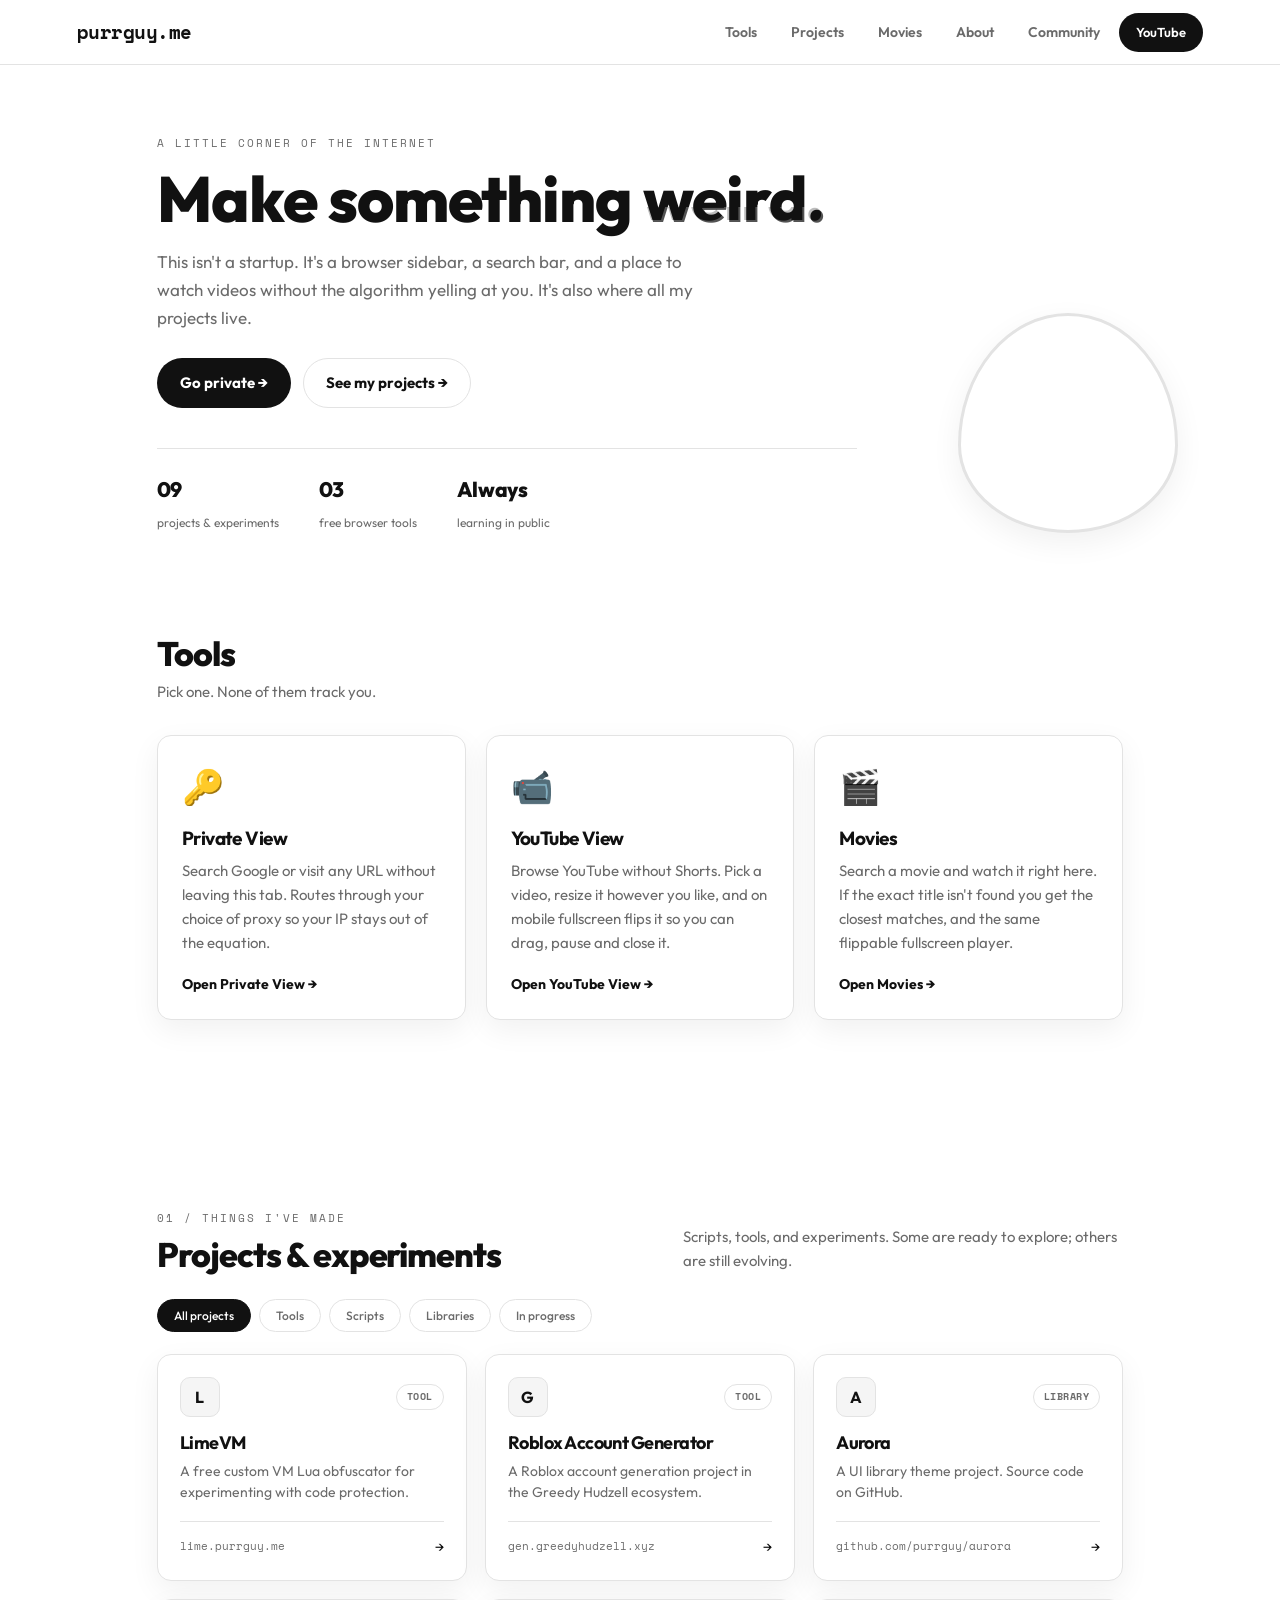
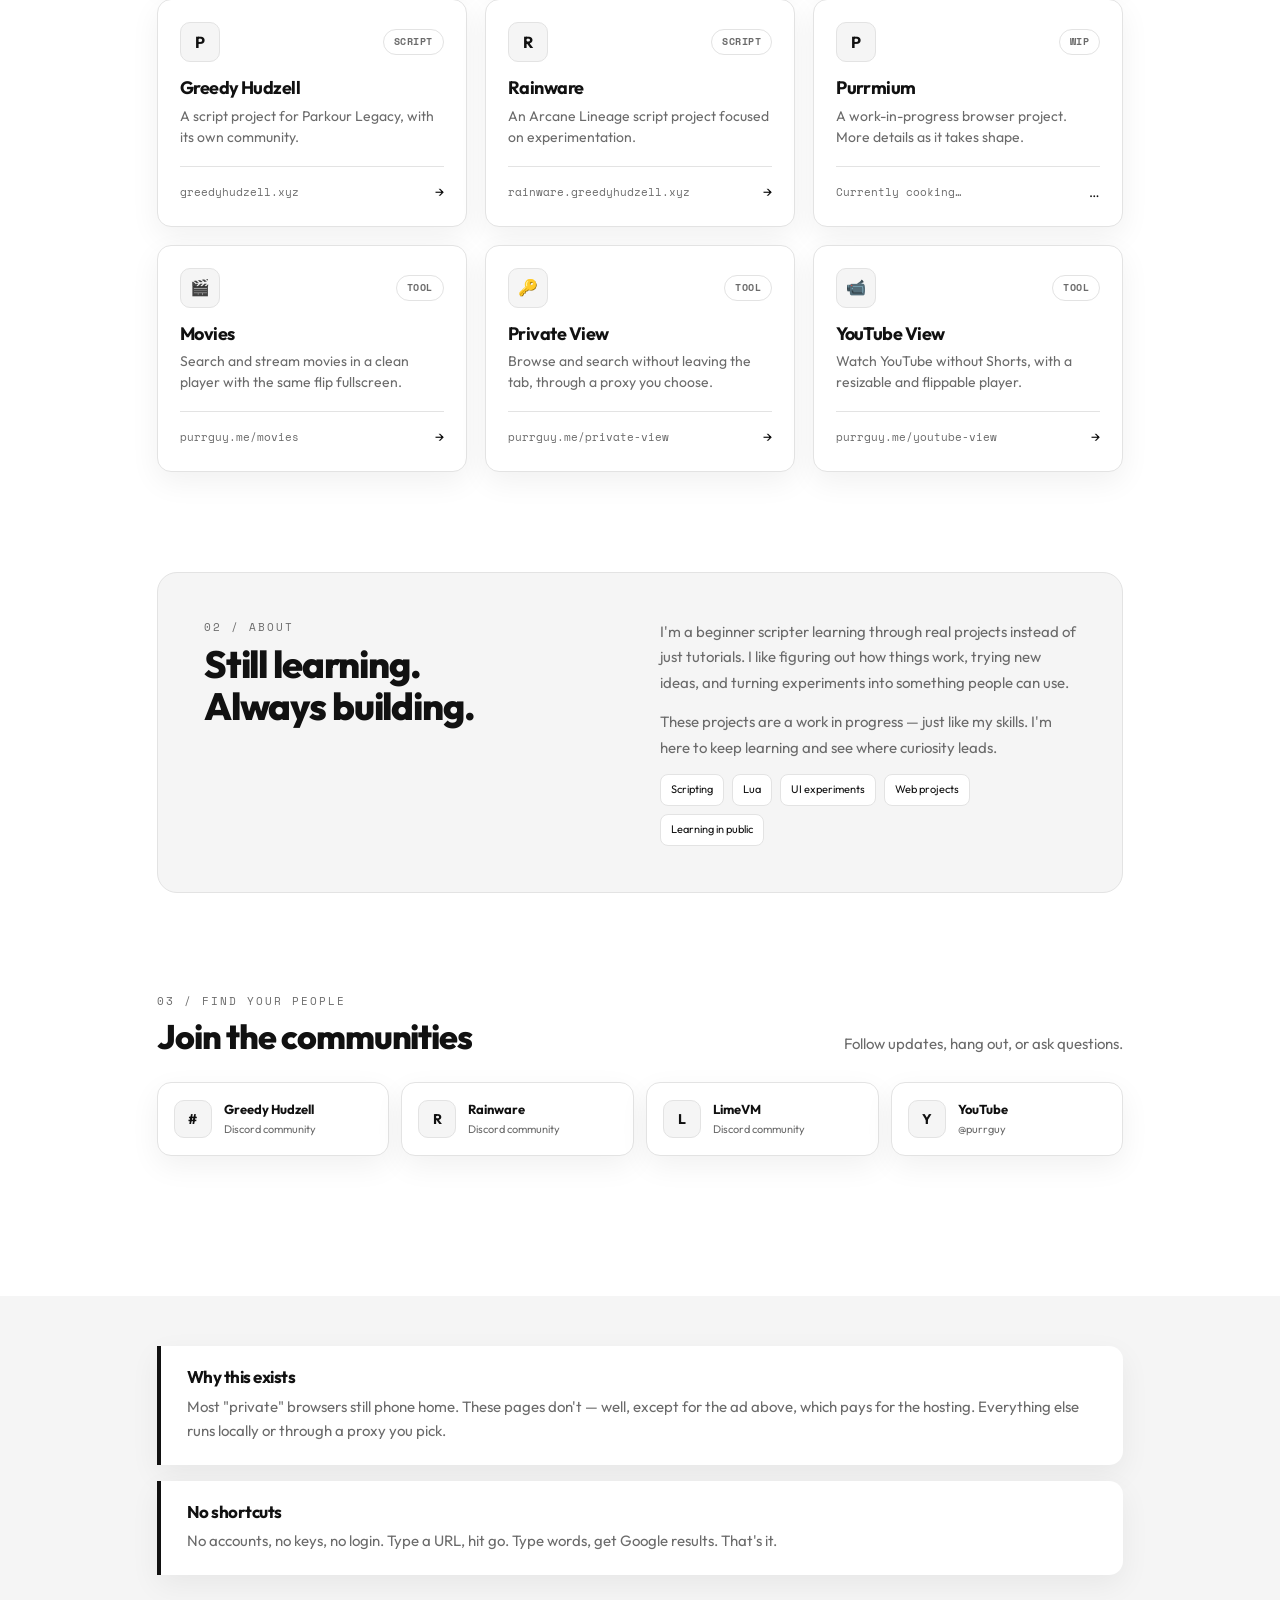
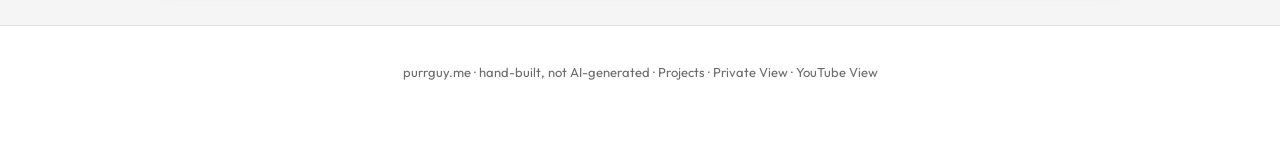
==== commit 0e82f682: "Add movies search + player, Cloudflare-side search fallback, proxy auto-retry" ====
--- a/index.html
+++ b/index.html
@@ -6,7 +6,7 @@
   <meta name="theme-color" content="#ffffff">
 
   <title>Purrguy — projects, tools &amp; experiments</title>
-  <meta name="description" content="Purrguy is a beginner scripter building in public: LimeVM, Greedy Hudzell, Rainware, Aurora and free browser tools — Private View and YouTube View without the Shorts algorithm.">
+  <meta name="description" content="Purrguy is a beginner scripter building in public: LimeVM, Greedy Hudzell, Rainware, Aurora, plus free browser tools — Private View, YouTube View without Shorts, and a clean movie player.">
   <meta name="keywords" content="purrguy, LimeVM, Greedy Hudzell, Rainware, Aurora, Roblox scripts, Lua obfuscator, private browser, YouTube without shorts">
   <meta name="author" content="Purrguy">
   <meta name="robots" content="index, follow, max-image-preview:large">
@@ -31,8 +31,8 @@
   <link rel="preconnect" href="https://fonts.gstatic.com" crossorigin>
   <link href="https://fonts.googleapis.com/css2?family=Outfit:wght@300;400;600;800&family=Space+Mono:ital,wght@0,400;0,700;1,400&display=swap" rel="stylesheet">
 
-  <link rel="stylesheet" href="/css/style.css">
-  <link rel="stylesheet" href="/css/home.css">
+  <link rel="stylesheet" href="/css/style.css?v=20261107a">
+  <link rel="stylesheet" href="/css/home.css?v=20261107a">
 
   <script type="application/ld+json">
   {
@@ -84,8 +84,9 @@
     <nav class="shell-links">
       <a href="#tools">Tools</a>
       <a href="#projects">Projects</a>
+      <a class="hide-sm" href="/movies">Movies</a>
       <a class="hide-sm" href="#about">About</a>
-      <a href="#community">Community</a>
+      <a class="hide-sm" href="#community">Community</a>
       <a class="pill" href="https://youtube.com/@purrguy" target="_blank" rel="noopener">YouTube</a>
     </nav>
   </header>
@@ -108,8 +109,8 @@
           </div>
 
           <div class="stats">
-            <div class="stat"><strong>06</strong><span>projects &amp; experiments</span></div>
-            <div class="stat"><strong>02</strong><span>free browser tools</span></div>
+            <div class="stat"><strong>09</strong><span>projects &amp; experiments</span></div>
+            <div class="stat"><strong>03</strong><span>free browser tools</span></div>
             <div class="stat"><strong>Always</strong><span>learning in public</span></div>
           </div>
         </div>
@@ -139,6 +140,13 @@
             <p>Browse YouTube without Shorts. Pick a video, resize it however you like, and on mobile fullscreen flips it so you can drag, pause and close it.</p>
             <a href="/youtube-view" class="btn-link">Open YouTube View &rarr;</a>
           </article>
+
+          <article class="tool-card">
+            <div class="tool-icon">&#127916;</div>
+            <h3>Movies</h3>
+            <p>Search a movie and watch it right here. If the exact title isn't found you get the closest matches, and the same flippable fullscreen player.</p>
+            <a href="/movies" class="btn-link">Open Movies &rarr;</a>
+          </article>
         </div>
 
         <div class="ad-slot">
@@ -209,6 +217,13 @@
             <p>A work-in-progress browser project. More details as it takes shape.</p>
             <div class="pfoot"><span class="url">Currently cooking&hellip;</span><span class="arrow">&hellip;</span></div>
           </div>
+
+          <a class="project" data-category="tool" href="/movies">
+            <div class="ptop"><span class="glyph">&#127916;</span><span class="tag">TOOL</span></div>
+            <h3>Movies</h3>
+            <p>Search and stream movies in a clean player with the same flip fullscreen.</p>
+            <div class="pfoot"><span class="url">purrguy.me/movies</span><span class="arrow">&rarr;</span></div>
+          </a>
 
           <a class="project" data-category="tool" href="/private-view">
             <div class="ptop"><span class="glyph">&#128273;</span><span class="tag">TOOL</span></div>
--- a/css/style.css
+++ b/css/style.css
@@ -258,10 +258,15 @@
 }
 
 @media (max-width: 720px) {
-  .shell-nav { padding-top: 10px; padding-bottom: 10px; }
-  .shell-links { gap: 2px; }
-  .shell-links a { font-size: 13px; padding: 7px 10px; }
-  .shell-links a.pill { padding: 7px 13px; font-size: 12px; }
+  .shell-nav {
+    padding: 8px 14px;
+    gap: 8px;
+    flex-wrap: nowrap;
+  }
+  .shell-brand { font-size: 16px; }
+  .shell-links { gap: 0; }
+  .shell-links a { font-size: 12px; padding: 6px 7px; }
+  .shell-links a.pill { font-size: 11px; padding: 6px 10px; }
   .ad-slot { display: none; }
 }
 
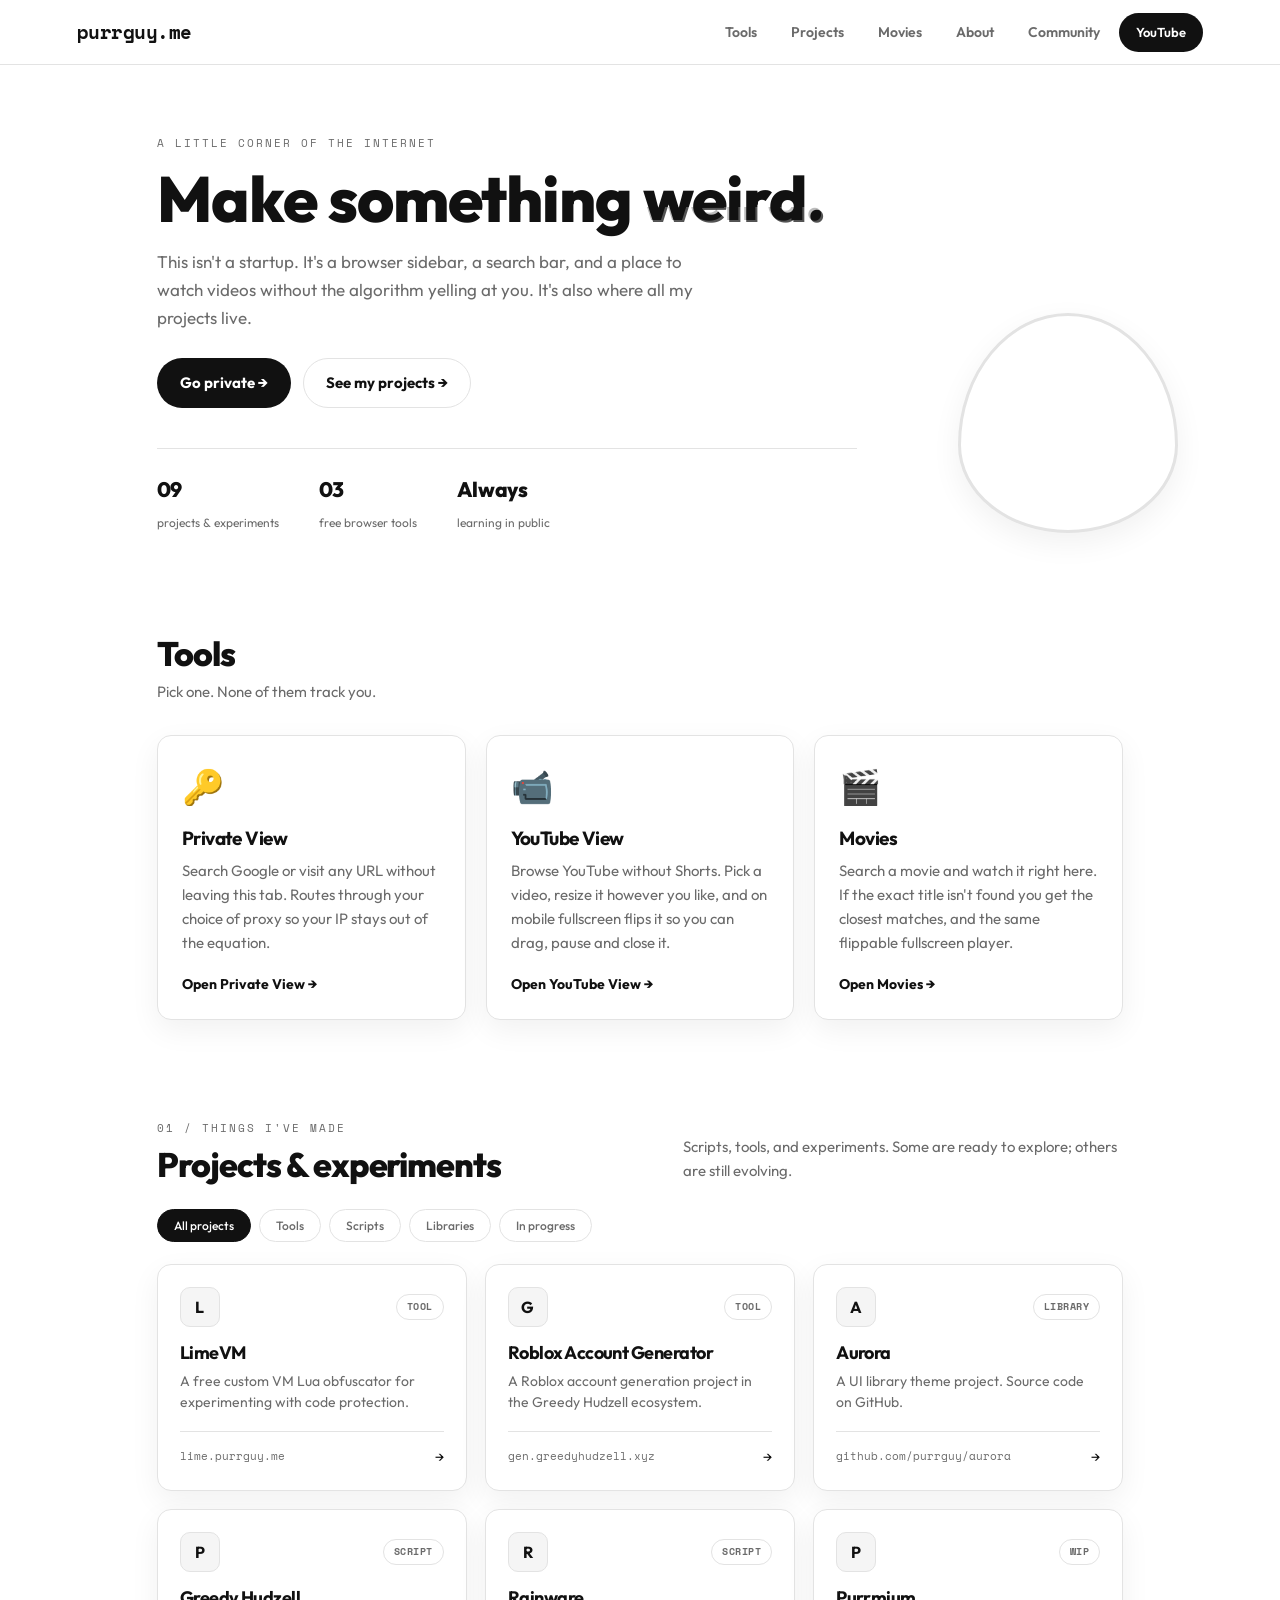
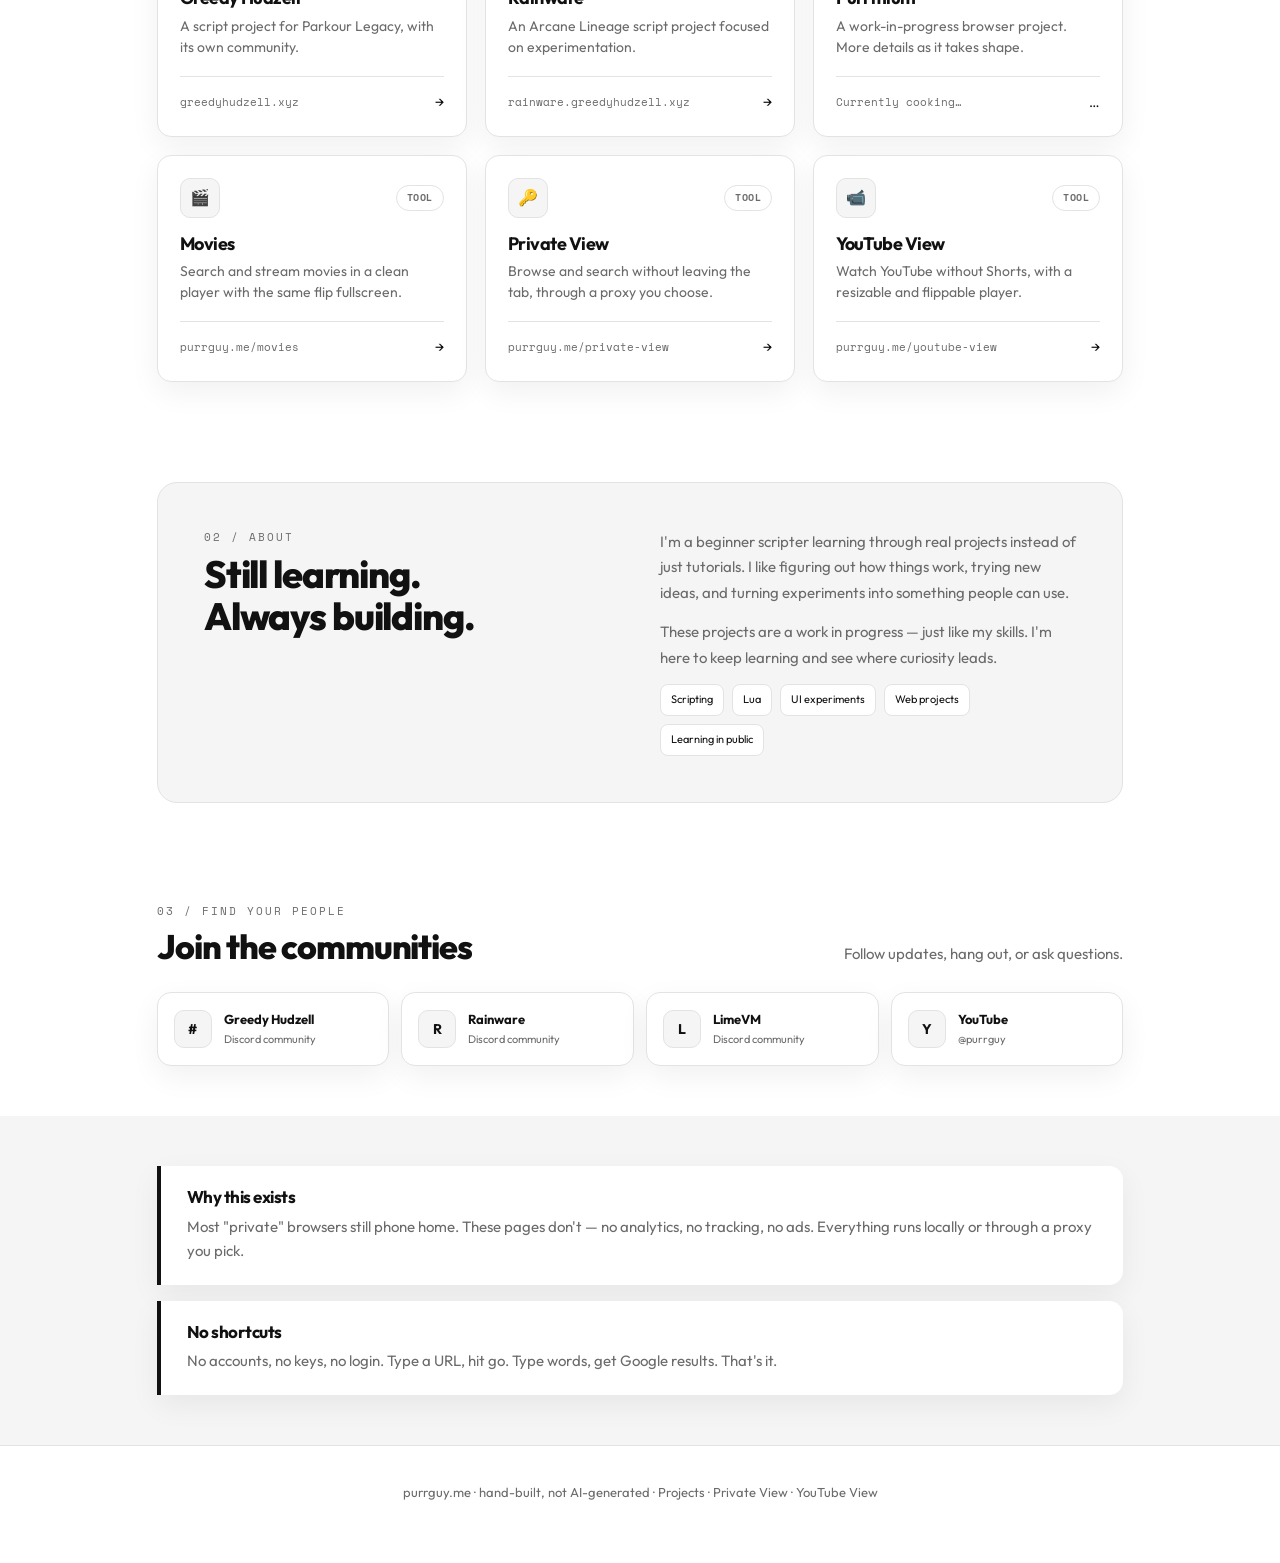
==== commit 1b2df2c7: "Remove ads and AdSense, bump asset versions" ====
--- a/index.html
+++ b/index.html
@@ -23,16 +23,12 @@
   <meta name="twitter:title" content="Purrguy — projects, tools &amp; experiments">
   <meta name="twitter:description" content="Small projects, big ideas. Scripts, tools and experiments by Purrguy.">
 
-  <!-- Google AdSense -->
-  <meta name="google-adsense-account" content="ca-pub-9293377477425523">
-  <script async src="https://pagead2.googlesyndication.com/pagead/js/adsbygoogle.js?client=ca-pub-9293377477425523" crossorigin="anonymous"></script>
-
   <link rel="preconnect" href="https://fonts.googleapis.com">
   <link rel="preconnect" href="https://fonts.gstatic.com" crossorigin>
   <link href="https://fonts.googleapis.com/css2?family=Outfit:wght@300;400;600;800&family=Space+Mono:ital,wght@0,400;0,700;1,400&display=swap" rel="stylesheet">
 
-  <link rel="stylesheet" href="/css/style.css?v=20261107a">
-  <link rel="stylesheet" href="/css/home.css?v=20261107a">
+  <link rel="stylesheet" href="/css/style.css?v=20261107c">
+  <link rel="stylesheet" href="/css/home.css?v=20261107c">
 
   <script type="application/ld+json">
   {
@@ -148,11 +144,6 @@
             <a href="/movies" class="btn-link">Open Movies &rarr;</a>
           </article>
         </div>
-
-        <div class="ad-slot">
-          <!-- Paste your AdSense ad unit here (add data-ad-slot once created) -->
-          <ins class="adsbygoogle" style="display:block;width:100%" data-ad-client="ca-pub-9293377477425523" data-ad-format="auto" data-full-width-responsive="true"></ins>
-        </div>
       </div>
     </section>
 
@@ -290,11 +281,6 @@
             <span class="glyph">Y</span><span><strong>YouTube</strong><small>@purrguy</small></span>
           </a>
         </div>
-
-        <div class="ad-slot">
-          <!-- Paste your AdSense ad unit here (add data-ad-slot once created) -->
-          <ins class="adsbygoogle" style="display:block;width:100%" data-ad-client="ca-pub-9293377477425523" data-ad-format="auto" data-full-width-responsive="true"></ins>
-        </div>
       </div>
     </section>
 
@@ -303,7 +289,7 @@
       <div class="wrap">
         <div class="note-card">
           <h3>Why this exists</h3>
-          <p>Most "private" browsers still phone home. These pages don't — well, except for the ad above, which pays for the hosting. Everything else runs locally or through a proxy you pick.</p>
+          <p>Most "private" browsers still phone home. These pages don't — no analytics, no tracking, no ads. Everything runs locally or through a proxy you pick.</p>
         </div>
         <div class="note-card">
           <h3>No shortcuts</h3>
@@ -318,34 +304,7 @@
     <p>purrguy.me &middot; hand-built, not AI-generated &middot; <a href="#projects">Projects</a> &middot; <a href="/private-view">Private View</a> &middot; <a href="/youtube-view">YouTube View</a></p>
   </footer>
 
-  <!-- AdSense blocker notice: only shows when the AdSense script itself fails to load -->
-  <div class="adblock-overlay" id="adblock-overlay">
-    <div class="adblock-card">
-      <h2>Hey, you're blocking ads.</h2>
-      <p>This site stays free because of ads. Turning off your blocker on purrguy.me keeps the lights on and the views private.</p>
-      <div class="adblock-actions">
-        <button class="btn btn-primary" type="button" data-close-overlay>I'll allow ads</button>
-        <button class="btn btn-ghost" type="button" data-close-overlay>Maybe later</button>
-      </div>
-      <p class="adblock-note">No worries either way — the tools still work.</p>
-    </div>
-  </div>
-
   <script>
-    // Ad blocker check: if the AdSense script never defines window.adsbygoogle, it was blocked.
-    window.setTimeout(function () {
-      if (typeof window.adsbygoogle === 'undefined') {
-        var overlay = document.getElementById('adblock-overlay');
-        if (overlay) overlay.classList.add('open');
-      }
-    }, 1800);
-
-    document.querySelectorAll('[data-close-overlay]').forEach(function (btn) {
-      btn.addEventListener('click', function () {
-        document.getElementById('adblock-overlay').classList.remove('open');
-      });
-    });
-
     // Project filters
     (function () {
       var buttons = document.querySelectorAll('.filter');
--- a/css/style.css
+++ b/css/style.css
@@ -214,44 +214,6 @@
 .site-footer a { color: var(--muted); }
 .site-footer a:hover { color: var(--ink); }
 
-/* ---------- Ads ---------- */
-.ad-slot {
-  display: flex;
-  justify-content: center;
-  margin: 0 auto;
-  min-height: 90px;
-  width: 100%;
-  max-width: 970px;
-  overflow: hidden;
-}
-
-.adblock-overlay {
-  display: none;
-  position: fixed;
-  inset: 0;
-  background: rgba(17, 17, 17, 0.85);
-  z-index: 9000;
-  align-items: center;
-  justify-content: center;
-  padding: 24px;
-}
-.adblock-overlay.open { display: flex; }
-
-.adblock-card {
-  background: #fff;
-  border-radius: 20px;
-  padding: 36px 32px;
-  max-width: 420px;
-  width: 100%;
-  box-shadow: 0 20px 60px rgba(0, 0, 0, 0.4);
-  text-align: center;
-}
-.adblock-card h2 { font-size: 22px; margin-bottom: 10px; color: #111; }
-.adblock-card p { color: #555; font-size: 15px; margin-bottom: 22px; }
-.adblock-actions { display: flex; gap: 10px; justify-content: center; flex-wrap: wrap; }
-.adblock-actions .btn { padding: 10px 20px; border-radius: 10px; font-size: 14px; }
-.adblock-note { color: #888; font-size: 13px; }
-
 /* ---------- Responsive ---------- */
 @media (max-width: 620px) {
   .hide-sm { display: none; }
@@ -267,7 +229,6 @@
   .shell-links { gap: 0; }
   .shell-links a { font-size: 12px; padding: 6px 7px; }
   .shell-links a.pill { font-size: 11px; padding: 6px 10px; }
-  .ad-slot { display: none; }
 }
 
 @media (prefers-reduced-motion: reduce) {
